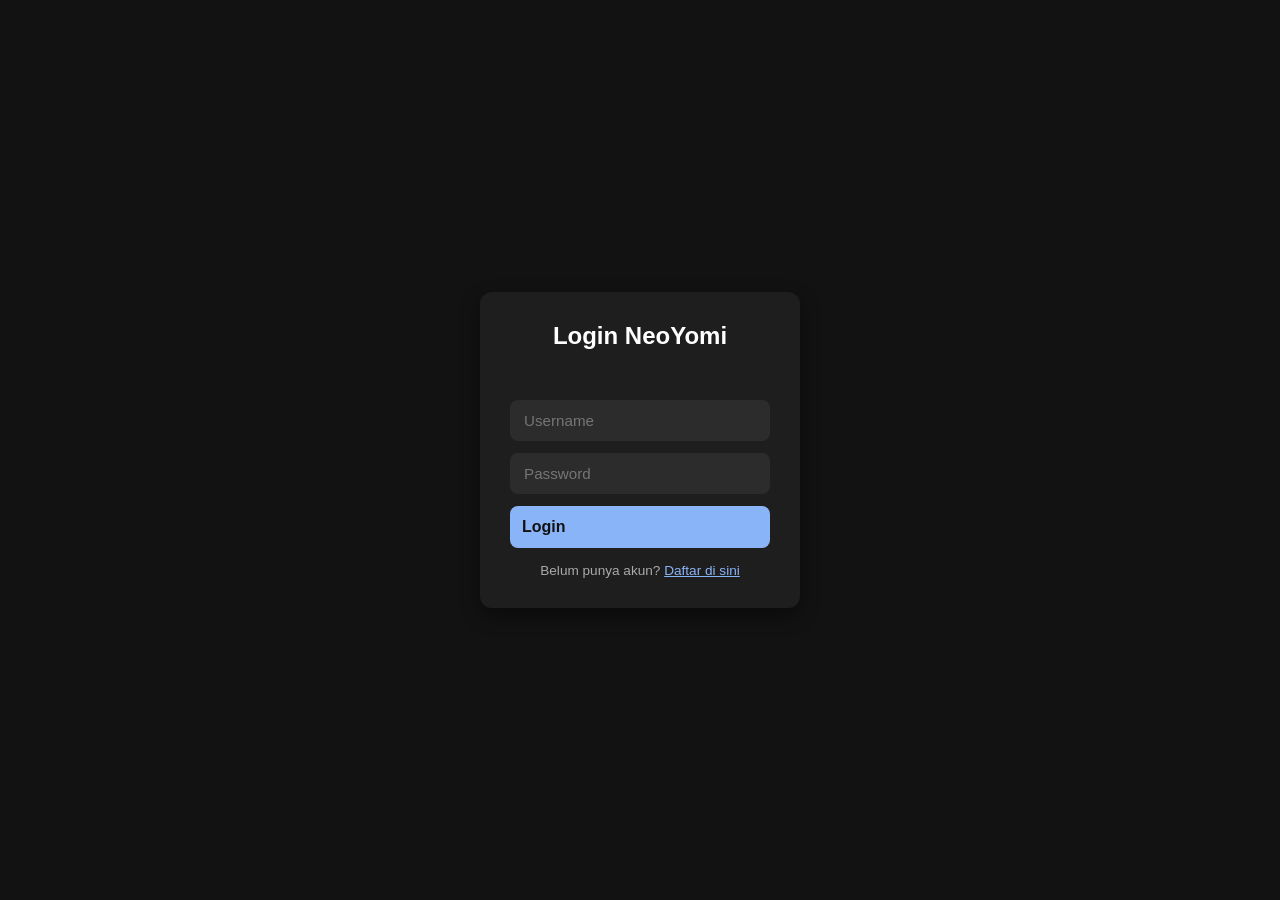
==== src/main/webapp/login.html @ c8b51180 "Add files via upload" ====
<!DOCTYPE html>
<html lang="id">
<head>
    <meta charset="UTF-8">
    <meta name="viewport" content="width=device-width, initial-scale=1.0">
    <title>Login - NeoYomi</title>
    <link rel="stylesheet" href="css/style.css">
    <style>
        .login-wrapper {
            min-height: 100vh;
            display: flex;
            align-items: center;
            justify-content: center;
        }
        .login-box {
            background-color: #1e1e1e;
            border-radius: 12px;
            padding: 30px;
            width: 320px;
            box-shadow: 0 8px 20px rgba(0,0,0,0.4);
        }
        .login-box h2 {
            margin: 0 0 20px 0;
            text-align: center;
        }
        .login-box input {
            width: 100%;
            padding: 12px 14px;
            margin-bottom: 12px;
            border-radius: 8px;
            border: none;
            background-color: #2c2c2c;
            color: white;
            box-sizing: border-box;
            font-size: 0.95em;
        }
        .login-box input:focus {
            outline: 2px solid #8ab4f8;
        }
        .login-box button.submit-btn {
            width: 100%;
            padding: 12px;
            border-radius: 8px;
            background-color: #8ab4f8;
            color: #121212;
            font-weight: bold;
            font-size: 1em;
            border: none;
            cursor: pointer;
        }
        .login-box button.submit-btn:hover {
            background-color: #6f9ee8;
        }
        .toggle-text {
            text-align: center;
            margin-top: 15px;
            font-size: 0.85em;
            color: #aaa;
        }
        .toggle-text a {
            color: #8ab4f8;
            cursor: pointer;
            text-decoration: underline;
        }
        .pesan {
            text-align: center;
            font-size: 0.85em;
            margin-bottom: 12px;
            min-height: 18px;
        }
        .pesan.error { color: #e74c3c; }
        .pesan.success { color: #2ecc71; }
    </style>
</head>
<body>

    <div class="login-wrapper">
        <div class="login-box">
            <h2 id="judul-form">Login NeoYomi</h2>

            <div class="pesan" id="pesan"></div>

            <input type="text" id="input-username" placeholder="Username">
            <input type="password" id="input-password" placeholder="Password">

            <button class="submit-btn" id="btn-submit" onclick="submitForm()">Login</button>

            <div class="toggle-text">
                <span id="toggle-label">Belum punya akun?</span>
                <a onclick="toggleMode()" id="toggle-link">Daftar di sini</a>
            </div>
        </div>
    </div>

    <script>
        let modeRegister = false;

        function toggleMode() {
            modeRegister = !modeRegister;

            document.getElementById('judul-form').innerText   = modeRegister ? 'Daftar Akun Baru' : 'Login NeoYomi';
            document.getElementById('btn-submit').innerText   = modeRegister ? 'Daftar' : 'Login';
            document.getElementById('toggle-label').innerText = modeRegister ? 'Sudah punya akun?' : 'Belum punya akun?';
            document.getElementById('toggle-link').innerText  = modeRegister ? 'Login di sini' : 'Daftar di sini';
            tampilkanPesan('', '');
        }

        function tampilkanPesan(teks, tipe) {
            const el = document.getElementById('pesan');
            el.innerText = teks;
            el.className = 'pesan ' + tipe;
        }

        function submitForm() {
            const username = document.getElementById('input-username').value.trim();
            const password = document.getElementById('input-password').value;

            if (!username || !password) {
                tampilkanPesan('Username dan password wajib diisi', 'error');
                return;
            }

            const formData = new URLSearchParams();
            formData.append('action', modeRegister ? 'register' : 'login');
            formData.append('username', username);
            formData.append('password', password);

            fetch('api/login', { method: 'POST', body: formData })
                .then(r => r.json())
                .then(data => {
                    if (data.status === 'success') {
                        if (modeRegister) {
                            tampilkanPesan('Akun berhasil dibuat! Silakan login.', 'success');
                            toggleMode();
                        } else {
                            // Login berhasil -> kembali ke halaman utama
                            window.location.href = 'index.html';
                        }
                    } else {
                        tampilkanPesan(data.message || 'Terjadi kesalahan', 'error');
                    }
                })
                .catch(() => tampilkanPesan('Gagal terhubung ke server', 'error'));
        }

        document.getElementById('input-password').addEventListener('keypress', e => {
            if (e.key === 'Enter') submitForm();
        });

        // Kalau sudah login, langsung lempar ke index.html
        fetch('api/login')
            .then(r => r.json())
            .then(data => {
                if (data.loggedIn) window.location.href = 'index.html';
            })
            .catch(() => {});
    </script>
</body>
</html>
---- src/main/webapp/css/style.css ----
/* ============================================================
   NEOYOMI — DARK THEME
   ============================================================ */
*, *::before, *::after { box-sizing: border-box; }

body {
    font-family: 'Segoe UI', Tahoma, sans-serif;
    background-color: #121212;
    color: #ffffff;
    margin: 0; padding: 0;
}

/* HEADER */
.header {
    background-color: #1e1e1e;
    padding: 15px 20px;
    display: flex; align-items: center;
    box-shadow: 0 4px 6px rgba(0,0,0,0.4);
    position: sticky; top: 0; z-index: 100;
}
.header h1 { margin: 0; font-size: 1.5em; flex-grow: 1; transition: color 0.2s; }

/* MENU UTAMA */
.controls {
    padding: 15px 20px 10px 20px;
    display: flex; gap: 10px; flex-wrap: wrap;
}
button {
    padding: 8px 16px; border: none; border-radius: 20px;
    background-color: #2c2c2c; color: #e0e0e0;
    cursor: pointer; font-weight: bold;
    display: flex; align-items: center; gap: 5px;
    transition: background 0.15s;
}
button:hover  { background-color: #3d3d3d; }
button.active { background-color: #8ab4f8; color: #121212; }

/* SEARCH */
.search-container { padding: 0 20px 10px 20px; display: flex; gap: 10px; }
.search-input {
    flex-grow: 1; padding: 12px 20px; border-radius: 25px;
    border: none; background-color: #1e1e1e; color: white;
    font-size: 0.95em; box-shadow: inset 0 2px 4px rgba(0,0,0,0.5);
}
.search-input:focus { outline: 2px solid #8ab4f8; }

/* ============================================================
   FILTER SECTION (tipe & genre chips)
   ============================================================ */
.filter-section {
    padding: 8px 20px 6px 20px;
    border-bottom: 1px solid #1e1e1e;
}
.filter-label {
    font-size: 0.72em;
    font-weight: bold;
    color: #888;
    text-transform: uppercase;
    letter-spacing: 0.08em;
    margin-bottom: 8px;
}
.filter-chips {
    display: flex;
    flex-wrap: wrap;
    gap: 6px;
}

/* CHIP — tombol filter */
.chip {
    padding: 5px 13px;
    border-radius: 16px;
    font-size: 0.80em;
    font-weight: 600;
    background-color: #1e1e1e;
    color: #cccccc;
    border: 1px solid #333;
    cursor: pointer;
    transition: background 0.15s, color 0.15s, border-color 0.15s;
    white-space: nowrap;
}
.chip:hover  { background-color: #2c2c2c; border-color: #555; }
.chip.active { background-color: #8ab4f8; color: #121212; border-color: #8ab4f8; }

/* ============================================================
   GRID KARTU
   ============================================================ */
.grid-container {
    display: grid;
    grid-template-columns: repeat(auto-fill, minmax(140px, 1fr));
    gap: 12px;
    padding: 20px;
}

.card {
    background-color: #2c2c2c;
    border-radius: 8px;
    overflow: hidden;
    position: relative;
    cursor: pointer;
    transition: transform 0.2s;
    aspect-ratio: 2 / 3;
    background-size: cover;
    background-position: center;
}
.card:hover { transform: scale(1.05); }

.card-overlay {
    position: absolute; bottom: 0; left: 0; right: 0;
    background: linear-gradient(to top, rgba(0,0,0,0.92) 0%, rgba(0,0,0,0) 100%);
    padding: 28px 10px 10px 10px;
    display: flex; flex-direction: column; justify-content: flex-end;
}

.judul     { font-size: 0.88em; font-weight: bold; text-shadow: 1px 1px 3px black; }
.badge     { font-size: 0.68em; color: #aaaaaa; margin-top: 3px; }
.genre-mini { font-size: 0.65em; color: #8ab4f8; margin-top: 2px; }

/* Badge tipe di pojok kartu ekstensi */
.type-badge {
    position: absolute; top: 8px; left: 8px;
    font-size: 0.65em; font-weight: bold;
    padding: 3px 8px; border-radius: 10px;
    color: #fff; text-shadow: none;
}

/* ============================================================
   HALAMAN DETAIL MANGA
   ============================================================ */
.detail-container { padding: 20px; display: flex; gap: 20px; flex-wrap: wrap; }

.detail-cover {
    width: 200px; flex-shrink: 0;
    aspect-ratio: 2/3;
    background-size: contain;
    background-repeat: no-repeat;
    background-position: top center;
    border-radius: 8px;
}
.detail-info { flex: 1; min-width: 280px; }
.detail-info h2 { margin: 0 0 6px 0; font-size: 1.3em; }

.synopsis-box {
    background: #1e1e1e;
    border-left: 3px solid #8ab4f8;
    border-radius: 0 6px 6px 0;
    padding: 12px 16px;
    margin: 10px 0 16px 0;
    color: #cccccc;
    line-height: 1.65;
    font-size: 0.88em;
    max-height: 140px;
    overflow-y: auto;
}

/* Filter bahasa chapter */
.lang-filter {
    display: flex; align-items: center; gap: 8px;
    margin-bottom: 12px; flex-wrap: wrap;
}
.lang-btn {
    padding: 5px 14px; border-radius: 16px;
    font-size: 0.78em; font-weight: bold;
    background-color: #2c2c2c; color: #cccccc;
    border: 1px solid #3d3d3d; cursor: pointer;
    transition: background 0.15s, color 0.15s;
}
.lang-btn:hover  { background-color: #3d3d3d; }
.lang-btn.active { background-color: #8ab4f8; color: #121212; border-color: #8ab4f8; }

/* Badge bahasa di item chapter */
.lang-badge {
    display: inline-block; font-size: 0.65em;
    padding: 1px 5px; border-radius: 4px;
    font-weight: bold; vertical-align: middle; margin-left: 4px;
}
.lang-id { background-color: #cc2a2a; color: #fff; }
.lang-en { background-color: #1a6bb5; color: #fff; }

/* ============================================================
   CHAPTER LIST
   ============================================================ */
.chapter-list {
    background: #1e1e1e; border-radius: 8px;
    padding: 6px; max-height: 450px; overflow-y: auto;
}
.chapter-item {
    padding: 11px 12px; border-bottom: 1px solid #2c2c2c;
    cursor: pointer; transition: background 0.1s;
    display: flex; justify-content: space-between; align-items: center;
}
.chapter-item:hover  { background: #2c2c2c; }
.chapter-item:last-child { border-bottom: none; }

.chapter-num   { font-weight: bold; color: #ffffff; font-size: 0.88em; }
.chapter-title { color: #999; font-size: 0.80em; margin-top: 2px; font-style: italic; }

/* ============================================================
   RUANG BACA
   ============================================================ */
.reader-container {
    display: flex; flex-direction: column;
    align-items: center; background: #000; padding: 20px 0;
}
.reader-page {
    width: 100%; max-width: 700px;
    margin-bottom: 4px; display: block;
}

/* ======================================
   TOMBOL TAMBAH KE LIBRARY
   ====================================== */
.btn-library-detail {
    display: block;
    width: 100%;
    padding: 10px 16px;
    margin-bottom: 14px;
    background: linear-gradient(135deg, #8ab4f8, #5c8fd6);
    color: #121212;
    border: none;
    border-radius: 8px;
    font-size: 0.95em;
    font-weight: bold;
    cursor: pointer;
    transition: opacity 0.2s, transform 0.1s;
    text-align: center;
}
.btn-library-detail:hover   { opacity: 0.9; transform: translateY(-1px); }
.btn-library-detail:active  { transform: translateY(0); }
.btn-library-detail:disabled {
    cursor: default;
    transform: none;
    opacity: 0.85;
}

.btn-downloaded-detail {
    display: block;
    width: 100%;
    padding: 10px 16px;
    margin-bottom: 10px;
    background: linear-gradient(135deg, #f39c12, #e67e22);
    color: #fff;
    border: none;
    border-radius: 8px;
    font-size: 0.95em;
    font-weight: bold;
    cursor: pointer;
    transition: opacity 0.2s, transform 0.1s;
}
.btn-downloaded-detail:hover   { opacity: 0.9; transform: translateY(-1px); }
.btn-downloaded-detail:disabled { cursor: default; transform: none; opacity: 0.85; }
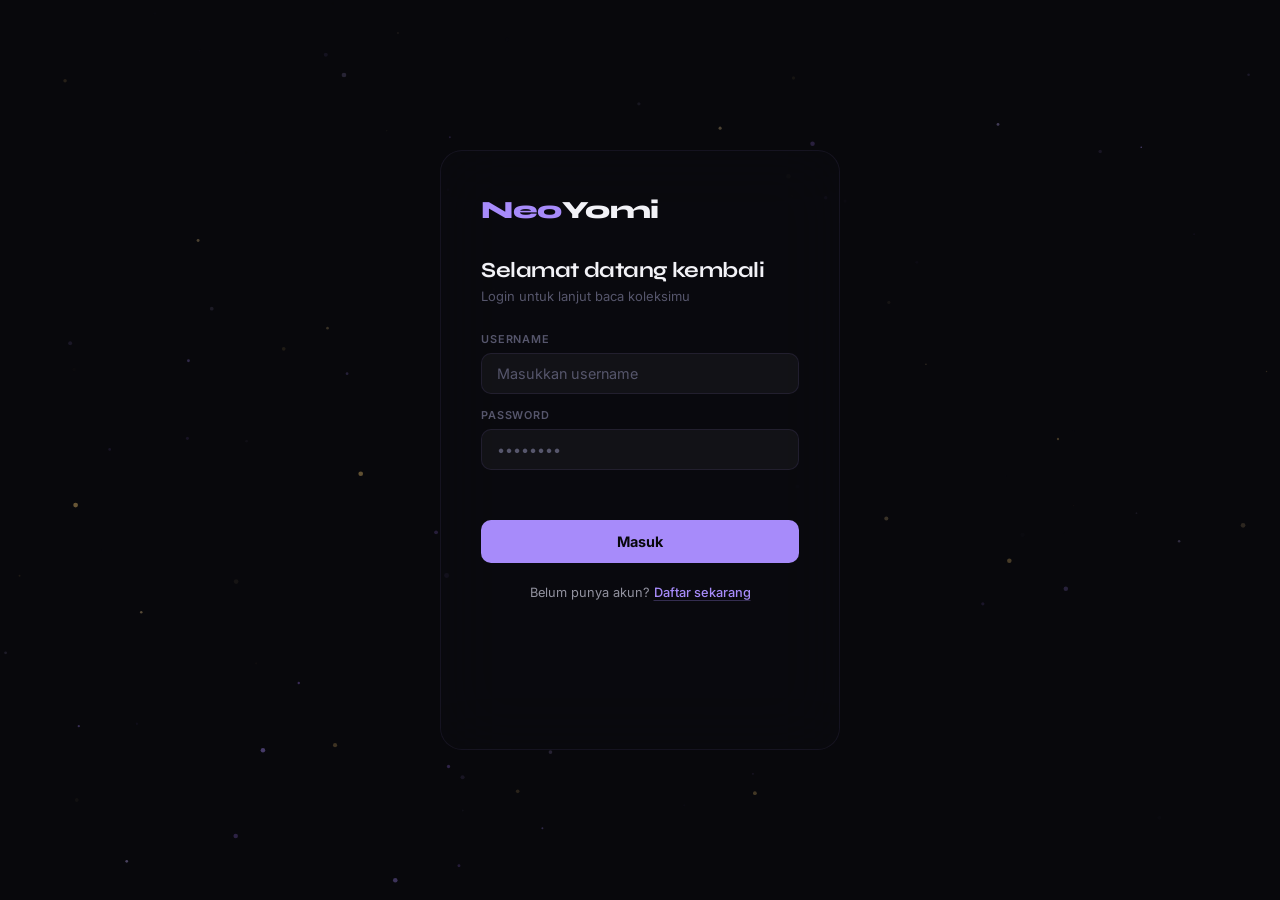
==== commit 68ddcf00: "" ====
--- a/src/main/webapp/login.html
+++ b/src/main/webapp/login.html
@@ -3,157 +3,445 @@
 <head>
     <meta charset="UTF-8">
     <meta name="viewport" content="width=device-width, initial-scale=1.0">
-    <title>Login - NeoYomi</title>
+    <title>Login — NeoYomi</title>
+    <link rel="preconnect" href="https://fonts.googleapis.com">
+    <link rel="preconnect" href="https://fonts.gstatic.com" crossorigin>
+    <link href="https://fonts.googleapis.com/css2?family=Syne:wght@700;800&family=Inter:wght@400;500;600&display=swap" rel="stylesheet">
     <link rel="stylesheet" href="css/style.css">
     <style>
-        .login-wrapper {
+        :root {
+            --bg-deep:       #08080c;
+            --accent:        #a78bfa;
+            --accent-dim:    #7c5cbf;
+            --accent-bright: #c4b1ff;
+            --accent-2:      #f5c873;
+            --text-1:        #f2f2f7;
+            --text-2:        #92929f;
+            --text-3:        #56566c;
+            --red:           #e05a5a;
+            --ease:          cubic-bezier(0.22, 1, 0.36, 1);
+        }
+
+        *, *::before, *::after { box-sizing: border-box; margin: 0; padding: 0; }
+
+        body {
+            font-family: 'Inter', 'Segoe UI', sans-serif;
+            background: var(--bg-deep);
+            color: var(--text-1);
+            min-height: 100vh;
+            overflow: hidden;
+            -webkit-font-smoothing: antialiased;
+        }
+
+        /* ══ CANVAS ══ */
+        #wave-canvas {
+            position: fixed;
+            inset: 0;
+            width: 100%; height: 100%;
+            pointer-events: none;
+            z-index: 0;
+        }
+
+        /* ══ SCENE ══ */
+        .scene {
+            position: relative;
+            z-index: 2;
             min-height: 100vh;
             display: flex;
             align-items: center;
             justify-content: center;
-        }
-        .login-box {
-            background-color: #1e1e1e;
-            border-radius: 12px;
-            padding: 30px;
-            width: 320px;
-            box-shadow: 0 8px 20px rgba(0,0,0,0.4);
-        }
-        .login-box h2 {
-            margin: 0 0 20px 0;
-            text-align: center;
-        }
-        .login-box input {
+            padding: 24px;
+        }
+
+        /* ══ CARD — menyatu, tanpa sekat keras ══ */
+        .card {
             width: 100%;
-            padding: 12px 14px;
-            margin-bottom: 12px;
-            border-radius: 8px;
-            border: none;
-            background-color: #2c2c2c;
-            color: white;
-            box-sizing: border-box;
-            font-size: 0.95em;
-        }
-        .login-box input:focus {
-            outline: 2px solid #8ab4f8;
-        }
-        .login-box button.submit-btn {
+            max-width: 400px;
+            /* background sangat transparan, border nyaris tak terlihat */
+            background: rgba(12,12,18,0.55);
+            backdrop-filter: blur(32px);
+            -webkit-backdrop-filter: blur(32px);
+            border: 1px solid rgba(167,139,250,0.08);
+            border-radius: 22px;
+            padding: 44px 40px 40px;
+            animation: cardIn 0.8s var(--ease) both;
+        }
+
+        @keyframes cardIn {
+            from { opacity: 0; transform: translateY(32px) scale(0.96); }
+            to   { opacity: 1; transform: translateY(0)    scale(1); }
+        }
+
+        /* ══ LOGO ══ */
+        .logo-mark {
+            font-family: 'Syne', sans-serif;
+            font-weight: 800;
+            font-size: 1.55rem;
+            letter-spacing: -0.02em;
+            user-select: none;
+            margin-bottom: 32px;
+            display: block;
+            animation: fadeUp 0.6s 0.15s var(--ease) both;
+        }
+        .logo-neo  { color: var(--accent); }
+        .logo-yomi { color: var(--text-1); }
+
+        /* ══ FORM TITLE ══ */
+        .form-title {
+            font-family: 'Syne', sans-serif;
+            font-size: 1.35rem;
+            font-weight: 700;
+            letter-spacing: -0.02em;
+            color: var(--text-1);
+            margin-bottom: 5px;
+            transition: opacity 0.2s, transform 0.25s var(--ease);
+            animation: fadeUp 0.6s 0.25s var(--ease) both;
+        }
+        .form-desc {
+            font-size: 0.81rem;
+            color: var(--text-3);
+            margin-bottom: 28px;
+            transition: opacity 0.2s, transform 0.25s var(--ease);
+            animation: fadeUp 0.6s 0.3s var(--ease) both;
+        }
+
+        /* ══ FIELDS ══ */
+        .field-wrap {
+            margin-bottom: 14px;
+            animation: fadeUp 0.55s var(--ease) both;
+        }
+        .field-wrap:nth-child(1) { animation-delay: 0.38s; }
+        .field-wrap:nth-child(2) { animation-delay: 0.46s; }
+
+        .field-label {
+            display: block;
+            font-size: 0.68rem;
+            font-weight: 600;
+            letter-spacing: 0.08em;
+            text-transform: uppercase;
+            color: var(--text-3);
+            margin-bottom: 7px;
+            transition: color 0.18s;
+        }
+        .field-wrap:focus-within .field-label { color: var(--accent); }
+
+        .field-input {
             width: 100%;
-            padding: 12px;
-            border-radius: 8px;
-            background-color: #8ab4f8;
-            color: #121212;
-            font-weight: bold;
-            font-size: 1em;
+            padding: 11px 15px;
+            /* input juga ringan, menyatu */
+            background: rgba(255,255,255,0.04);
+            border: 1px solid rgba(167,139,250,0.1);
+            border-radius: 10px;
+            color: var(--text-1);
+            font-family: 'Inter', sans-serif;
+            font-size: 0.9rem;
+            appearance: none;
+            transition: border-color 0.18s, background 0.18s, box-shadow 0.18s;
+        }
+        .field-input::placeholder { color: var(--text-3); }
+        .field-input:focus {
+            outline: none;
+            border-color: rgba(167,139,250,0.4);
+            background: rgba(167,139,250,0.04);
+            box-shadow: 0 0 0 3px rgba(167,139,250,0.06);
+        }
+
+        /* ══ PESAN ══ */
+        .pesan {
+            font-size: 0.78rem;
+            height: 18px;
+            margin: 8px 0 2px;
+            display: flex;
+            align-items: center;
+            gap: 7px;
+            opacity: 0;
+            transform: translateY(-3px);
+            transition: opacity 0.22s, transform 0.22s var(--ease);
+        }
+        .pesan.show { opacity: 1; transform: translateY(0); }
+        .pesan.error   { color: var(--red); }
+        .pesan.success { color: #4ade80; }
+        .pesan.error::before, .pesan.success::before {
+            content: '';
+            width: 5px; height: 5px;
+            border-radius: 50%; flex-shrink: 0;
+        }
+        .pesan.error::before   { background: var(--red); }
+        .pesan.success::before { background: #4ade80; }
+
+        /* ══ BUTTON ══ */
+        .btn-submit {
+            width: 100%;
+            padding: 13px;
+            margin-top: 16px;
+            margin-bottom: 22px;
+            border-radius: 10px;
+            background: var(--accent);
+            color: #08080c;
+            font-family: 'Inter', sans-serif;
+            font-weight: 700;
+            font-size: 0.9rem;
+            letter-spacing: 0.01em;
             border: none;
             cursor: pointer;
-        }
-        .login-box button.submit-btn:hover {
-            background-color: #6f9ee8;
-        }
-        .toggle-text {
+            position: relative;
+            overflow: hidden;
+            transition: background 0.15s, transform 0.12s var(--ease), box-shadow 0.15s;
+            animation: fadeUp 0.55s 0.54s var(--ease) both;
+        }
+        .btn-submit::before {
+            content: '';
+            position: absolute; inset: 0;
+            background: linear-gradient(110deg, transparent 25%, rgba(255,255,255,0.18) 50%, transparent 75%);
+            transform: translateX(-100%);
+        }
+        .btn-submit:hover {
+            background: var(--accent-bright);
+            transform: translateY(-1px);
+            box-shadow: 0 8px 28px rgba(167,139,250,0.25);
+        }
+        .btn-submit:hover::before {
+            transform: translateX(100%);
+            transition: transform 0.5s ease;
+        }
+        .btn-submit:active  { transform: none; box-shadow: none; }
+        .btn-submit:disabled { opacity: 0.4; cursor: not-allowed; transform: none; box-shadow: none; }
+
+        /* ══ TOGGLE ══ */
+        .toggle-row {
             text-align: center;
-            margin-top: 15px;
-            font-size: 0.85em;
-            color: #aaa;
-        }
-        .toggle-text a {
-            color: #8ab4f8;
-            cursor: pointer;
+            font-size: 0.8rem;
+            color: var(--text-2);
+            animation: fadeIn 0.5s 0.62s both;
+        }
+        .toggle-btn {
+            background: none; border: none;
+            color: var(--accent);
+            font-family: 'Inter', sans-serif;
+            font-size: inherit; font-weight: 500;
+            cursor: pointer; padding: 0;
             text-decoration: underline;
-        }
-        .pesan {
-            text-align: center;
-            font-size: 0.85em;
-            margin-bottom: 12px;
-            min-height: 18px;
-        }
-        .pesan.error { color: #e74c3c; }
-        .pesan.success { color: #2ecc71; }
+            text-underline-offset: 3px;
+            text-decoration-color: rgba(167,139,250,0.28);
+            transition: color 0.15s, text-decoration-color 0.15s;
+        }
+        .toggle-btn:hover { color: var(--accent-bright); text-decoration-color: var(--accent-bright); }
+
+        /* ══ KEYFRAMES ══ */
+        @keyframes fadeUp {
+            from { opacity: 0; transform: translateY(14px); }
+            to   { opacity: 1; transform: translateY(0); }
+        }
+        @keyframes fadeIn {
+            from { opacity: 0; }
+            to   { opacity: 1; }
+        }
+
+        @media (max-width: 480px) {
+            body { overflow: auto; }
+            .card { padding: 36px 24px 32px; }
+        }
+        @media (prefers-reduced-motion: reduce) {
+            *, *::before, *::after { animation: none !important; transition-duration: 0.01ms !important; }
+        }
     </style>
 </head>
 <body>
 
-    <div class="login-wrapper">
-        <div class="login-box">
-            <h2 id="judul-form">Login NeoYomi</h2>
-
-            <div class="pesan" id="pesan"></div>
-
-            <input type="text" id="input-username" placeholder="Username">
-            <input type="password" id="input-password" placeholder="Password">
-
-            <button class="submit-btn" id="btn-submit" onclick="submitForm()">Login</button>
-
-            <div class="toggle-text">
-                <span id="toggle-label">Belum punya akun?</span>
-                <a onclick="toggleMode()" id="toggle-link">Daftar di sini</a>
-            </div>
+<canvas id="wave-canvas"></canvas>
+
+<div class="scene">
+    <div class="card">
+
+        <span class="logo-mark">
+            <span class="logo-neo">Neo</span><span class="logo-yomi">Yomi</span>
+        </span>
+
+        <div class="form-title" id="judul-form">Selamat datang kembali</div>
+        <div class="form-desc"  id="form-desc">Login untuk lanjut baca koleksimu</div>
+
+        <div class="field-wrap">
+            <label class="field-label" for="input-username">Username</label>
+            <input class="field-input" type="text" id="input-username" placeholder="Masukkan username" autocomplete="username">
         </div>
+        <div class="field-wrap">
+            <label class="field-label" for="input-password">Password</label>
+            <input class="field-input" type="password" id="input-password" placeholder="••••••••" autocomplete="current-password">
+        </div>
+
+        <div class="pesan" id="pesan"></div>
+
+        <button class="btn-submit" id="btn-submit" onclick="submitForm()">Masuk</button>
+
+        <div class="toggle-row">
+            <span id="toggle-label">Belum punya akun?</span>
+            <button class="toggle-btn" id="toggle-link" onclick="toggleMode()"> Daftar sekarang</button>
+        </div>
+
     </div>
-
-    <script>
-        let modeRegister = false;
-
-        function toggleMode() {
-            modeRegister = !modeRegister;
-
-            document.getElementById('judul-form').innerText   = modeRegister ? 'Daftar Akun Baru' : 'Login NeoYomi';
-            document.getElementById('btn-submit').innerText   = modeRegister ? 'Daftar' : 'Login';
-            document.getElementById('toggle-label').innerText = modeRegister ? 'Sudah punya akun?' : 'Belum punya akun?';
-            document.getElementById('toggle-link').innerText  = modeRegister ? 'Login di sini' : 'Daftar di sini';
-            tampilkanPesan('', '');
-        }
-
-        function tampilkanPesan(teks, tipe) {
-            const el = document.getElementById('pesan');
-            el.innerText = teks;
-            el.className = 'pesan ' + tipe;
-        }
-
-        function submitForm() {
-            const username = document.getElementById('input-username').value.trim();
-            const password = document.getElementById('input-password').value;
-
-            if (!username || !password) {
-                tampilkanPesan('Username dan password wajib diisi', 'error');
-                return;
+</div>
+
+<script>
+/* ══════════════════════════════════════
+   WAVE PARTICLES
+   Partikel terbang bebas ke atas,
+   berayun seperti ombak — tanpa kolom,
+   posisi awal & parameter semua random.
+══════════════════════════════════════ */
+(function () {
+    const canvas = document.getElementById('wave-canvas');
+    const ctx    = canvas.getContext('2d');
+
+    let W, H, ptcls = [];
+
+    const COLORS = [
+        [167, 139, 250],  // ungu
+        [196, 177, 255],  // ungu muda
+        [124,  92, 191],  // ungu dim
+        [245, 200, 115],  // kuning
+        [255, 218, 150],  // kuning muda
+    ];
+
+    function rand(a, b) { return Math.random() * (b - a) + a; }
+    function pick(arr)  { return arr[Math.floor(Math.random() * arr.length)]; }
+
+    function makeParticle() {
+        const [r, g, b] = pick(COLORS);
+        return {
+            x:       rand(0, W),
+            y:       rand(0, H),          // mulai di mana aja
+            vy:      rand(0.25, 0.9),     // kecepatan naik berbeda-beda
+            r:       rand(0.7, 2.5),
+            alpha:   rand(0.1, 0.45),
+            /* Ombak: tiap partikel punya amplitudo & frekuensi sendiri */
+            wAmp:    rand(8, 35),
+            wFreq:   rand(0.0006, 0.002),
+            wPhase:  rand(0, Math.PI * 2),
+            /* Drift halus naik-turun tambahan */
+            dAmp:    rand(2, 10),
+            dFreq:   rand(0.0003, 0.001),
+            dPhase:  rand(0, Math.PI * 2),
+            /* Twinkle opacity */
+            tPhase:  rand(0, Math.PI * 2),
+            tSpd:    rand(0.01, 0.028),
+            cr: r, cg: g, cb: b,
+        };
+    }
+
+    function resize() {
+        W = canvas.width  = window.innerWidth;
+        H = canvas.height = window.innerHeight;
+        // rebuild saat resize
+        const count = Math.floor((W * H) / 9000);
+        ptcls = Array.from({ length: Math.min(count, 200) }, makeParticle);
+    }
+
+    function tick(ts) {
+        ctx.clearRect(0, 0, W, H);
+
+        for (const p of ptcls) {
+            // naik
+            p.y -= p.vy;
+
+            // ombak horizontal — amplitudo & frekuensi bebas per partikel
+            const wx = Math.sin(ts * p.wFreq + p.wPhase) * p.wAmp;
+
+            // drift vertikal tambahan (nafas)
+            const dy = Math.sin(ts * p.dFreq + p.dPhase) * p.dAmp;
+
+            // twinkle
+            p.tPhase += p.tSpd;
+            const a = p.alpha * (0.5 + 0.5 * Math.sin(p.tPhase));
+
+            // fade top 15% layar
+            const fadeTop = Math.max(0, Math.min(1, p.y / (H * 0.15)));
+
+            ctx.beginPath();
+            ctx.arc(p.x + wx, p.y + dy, p.r, 0, Math.PI * 2);
+            ctx.fillStyle = `rgba(${p.cr},${p.cg},${p.cb},${(a * fadeTop).toFixed(3)})`;
+            ctx.fill();
+
+            // reset kalau udah lewat atas
+            if (p.y < -10) {
+                p.y     = H + rand(10, 80);
+                p.x     = rand(0, W);
+                p.alpha = rand(0.1, 0.45);
             }
-
-            const formData = new URLSearchParams();
-            formData.append('action', modeRegister ? 'register' : 'login');
-            formData.append('username', username);
-            formData.append('password', password);
-
-            fetch('api/login', { method: 'POST', body: formData })
-                .then(r => r.json())
-                .then(data => {
-                    if (data.status === 'success') {
-                        if (modeRegister) {
-                            tampilkanPesan('Akun berhasil dibuat! Silakan login.', 'success');
-                            toggleMode();
-                        } else {
-                            // Login berhasil -> kembali ke halaman utama
-                            window.location.href = 'index.html';
-                        }
-                    } else {
-                        tampilkanPesan(data.message || 'Terjadi kesalahan', 'error');
-                    }
-                })
-                .catch(() => tampilkanPesan('Gagal terhubung ke server', 'error'));
-        }
-
-        document.getElementById('input-password').addEventListener('keypress', e => {
-            if (e.key === 'Enter') submitForm();
+        }
+
+        requestAnimationFrame(tick);
+    }
+
+    window.addEventListener('resize', resize);
+    resize();
+    requestAnimationFrame(tick);
+})();
+
+/* ══ Form logic ══ */
+let modeRegister = false;
+
+function toggleMode() {
+    modeRegister = !modeRegister;
+    const title = document.getElementById('judul-form');
+    const desc  = document.getElementById('form-desc');
+    [title, desc].forEach(el => { el.style.opacity = '0'; el.style.transform = 'translateY(8px)'; });
+    setTimeout(() => {
+        title.innerText = modeRegister ? 'Buat akun baru' : 'Selamat datang kembali';
+        desc.innerText  = modeRegister ? 'Daftarkan dirimu dan mulai baca' : 'Login untuk lanjut baca koleksimu';
+        [title, desc].forEach(el => { el.style.opacity = '1'; el.style.transform = 'translateY(0)'; });
+    }, 200);
+    document.getElementById('btn-submit').innerText   = modeRegister ? 'Daftar' : 'Masuk';
+    document.getElementById('toggle-label').innerText = modeRegister ? 'Sudah punya akun?' : 'Belum punya akun?';
+    document.getElementById('toggle-link').innerText  = modeRegister ? ' Login sekarang' : ' Daftar sekarang';
+    document.getElementById('input-password').autocomplete = modeRegister ? 'new-password' : 'current-password';
+    tampilkanPesan('', '');
+    document.getElementById('input-username').focus();
+}
+
+function tampilkanPesan(teks, tipe) {
+    const el = document.getElementById('pesan');
+    el.innerText = teks;
+    el.className = 'pesan' + (tipe ? ' ' + tipe + ' show' : '');
+}
+
+function submitForm() {
+    const username = document.getElementById('input-username').value.trim();
+    const password = document.getElementById('input-password').value;
+    if (!username || !password) { tampilkanPesan('Username dan password wajib diisi', 'error'); return; }
+    const btn = document.getElementById('btn-submit');
+    btn.disabled = true;
+    btn.innerText = modeRegister ? 'Mendaftar...' : 'Masuk...';
+    const fd = new URLSearchParams();
+    fd.append('action', modeRegister ? 'register' : 'login');
+    fd.append('username', username);
+    fd.append('password', password);
+    fetch('api/login', { method: 'POST', body: fd })
+        .then(r => r.json())
+        .then(data => {
+            btn.disabled = false;
+            btn.innerText = modeRegister ? 'Daftar' : 'Masuk';
+            if (data.status === 'success') {
+                if (modeRegister) { tampilkanPesan('Akun berhasil dibuat! Silakan login.', 'success'); toggleMode(); }
+                else window.location.href = 'index.html';
+            } else {
+                tampilkanPesan(data.message || 'Terjadi kesalahan', 'error');
+            }
+        })
+        .catch(() => {
+            btn.disabled = false;
+            btn.innerText = modeRegister ? 'Daftar' : 'Masuk';
+            tampilkanPesan('Gagal terhubung ke server', 'error');
         });
-
-        // Kalau sudah login, langsung lempar ke index.html
-        fetch('api/login')
-            .then(r => r.json())
-            .then(data => {
-                if (data.loggedIn) window.location.href = 'index.html';
-            })
-            .catch(() => {});
-    </script>
+}
+
+document.getElementById('input-password').addEventListener('keydown', e => {
+    if (e.key === 'Enter') submitForm();
+});
+
+fetch('api/login')
+    .then(r => r.json())
+    .then(d => { if (d.loggedIn) window.location.href = 'index.html'; })
+    .catch(() => {});
+</script>
 </body>
 </html>
--- a/src/main/webapp/css/style.css
+++ b/src/main/webapp/css/style.css
@@ -1,250 +1,1009 @@
-/* ============================================================
-   NEOYOMI — DARK THEME
-   ============================================================ */
-*, *::before, *::after { box-sizing: border-box; }
-
-body {
-    font-family: 'Segoe UI', Tahoma, sans-serif;
-    background-color: #121212;
-    color: #ffffff;
-    margin: 0; padding: 0;
-}
-
-/* HEADER */
-.header {
-    background-color: #1e1e1e;
-    padding: 15px 20px;
-    display: flex; align-items: center;
-    box-shadow: 0 4px 6px rgba(0,0,0,0.4);
-    position: sticky; top: 0; z-index: 100;
-}
-.header h1 { margin: 0; font-size: 1.5em; flex-grow: 1; transition: color 0.2s; }
-
-/* MENU UTAMA */
-.controls {
-    padding: 15px 20px 10px 20px;
-    display: flex; gap: 10px; flex-wrap: wrap;
-}
-button {
-    padding: 8px 16px; border: none; border-radius: 20px;
-    background-color: #2c2c2c; color: #e0e0e0;
-    cursor: pointer; font-weight: bold;
-    display: flex; align-items: center; gap: 5px;
-    transition: background 0.15s;
-}
-button:hover  { background-color: #3d3d3d; }
-button.active { background-color: #8ab4f8; color: #121212; }
-
-/* SEARCH */
-.search-container { padding: 0 20px 10px 20px; display: flex; gap: 10px; }
-.search-input {
-    flex-grow: 1; padding: 12px 20px; border-radius: 25px;
-    border: none; background-color: #1e1e1e; color: white;
-    font-size: 0.95em; box-shadow: inset 0 2px 4px rgba(0,0,0,0.5);
-}
-.search-input:focus { outline: 2px solid #8ab4f8; }
-
-/* ============================================================
-   FILTER SECTION (tipe & genre chips)
-   ============================================================ */
-.filter-section {
-    padding: 8px 20px 6px 20px;
-    border-bottom: 1px solid #1e1e1e;
-}
-.filter-label {
-    font-size: 0.72em;
-    font-weight: bold;
-    color: #888;
-    text-transform: uppercase;
-    letter-spacing: 0.08em;
-    margin-bottom: 8px;
-}
-.filter-chips {
-    display: flex;
-    flex-wrap: wrap;
-    gap: 6px;
-}
-
-/* CHIP — tombol filter */
-.chip {
-    padding: 5px 13px;
-    border-radius: 16px;
-    font-size: 0.80em;
-    font-weight: 600;
-    background-color: #1e1e1e;
-    color: #cccccc;
-    border: 1px solid #333;
+/* =====================================================
+   NeoYomi — Dark Cinematic Theme
+   Palette:
+     --bg-deep   : #08080c  (latar terdalam)
+     --bg-base   : #0e0e14  (body)
+     --bg-card   : #16161e  (kartu)
+     --bg-raised : #1d1d28  (surface terangkat)
+     --border    : #2a2a38  (garis)
+     --accent    : #a78bfa  (ungu sinematik — signature)
+     --accent-2  : #f5c873  (kuning lampu proyektor — aksen sekunder, tipis)
+     --accent-glow: rgba(167,139,250,0.15)
+     --text-1    : #f2f2f7  (teks utama)
+     --text-2    : #9292a8  (teks muted)
+     --text-3    : #56566c  (teks sangat muted)
+     --red       : #e05a5a
+     --blue      : #60a5fa
+   Fonts: Syne (display/logo), Inter (body)
+   Signature: "proyektor sinema" — sorotan cahaya miring di hero,
+   dan strip "spine" di tepi kiri card saat hover (kesan buku/komik fisik).
+   ===================================================== */
+
+:root {
+    --bg-deep:     #08080c;
+    --bg-base:     #0e0e14;
+    --bg-card:     #16161e;
+    --bg-raised:   #1d1d28;
+    --border:      rgba(167,139,250,0.12);
+    --border-h:    rgba(167,139,250,0.30);
+    --accent:      #a78bfa;
+    --accent-dim:  #7c5cbf;
+    --accent-bright: #c4b1ff;
+    --accent-glow: rgba(167,139,250,0.15);
+    --accent-2:    #f5c873;
+    --text-1:      #f2f2f7;
+    --text-2:      #92929f;
+    --text-3:      #56566c;
+    --red:         #e05a5a;
+    --blue:        #60a5fa;
+    --radius-sm:   6px;
+    --radius-md:   10px;
+    --radius-lg:   14px;
+    --ease:        cubic-bezier(0.22, 1, 0.36, 1);
+    --navbar-bg:   rgba(8,8,12,0.82);
+    --reader-bg:   #000;
+}
+
+[data-theme="light"] {
+    --bg-deep:     #f0edfb;
+    --bg-base:     #f7f5ff;
+    --bg-card:     #ffffff;
+    --bg-raised:   #ede9f9;
+    --border:      rgba(124,92,191,0.15);
+    --border-h:    rgba(124,92,191,0.35);
+    --accent:      #7c5cbf;
+    --accent-dim:  #a78bfa;
+    --accent-bright: #5b3fa0;
+    --accent-glow: rgba(124,92,191,0.10);
+    --accent-2:    #c89a10;
+    --text-1:      #17112e;
+    --text-2:      #4a4465;
+    --text-3:      #9590aa;
+    --red:         #c0392b;
+    --blue:        #2563eb;
+    --navbar-bg:   rgba(247,245,255,0.88);
+    --reader-bg:   #f0edfb;
+}
+
+[data-theme="light"] body {
+    background-image:
+        radial-gradient(ellipse 900px 500px at 15% -10%, rgba(124,92,191,0.07), transparent 60%),
+        radial-gradient(ellipse 700px 400px at 100% 10%, rgba(200,154,16,0.04), transparent 55%);
+}
+
+[data-theme="light"] .hero::before {
+    background: conic-gradient(from 200deg at 30% 30%, rgba(200,154,16,0.10), rgba(124,92,191,0.14) 35%, transparent 60%);
+}
+
+[data-theme="light"] .card-overlay {
+    background: linear-gradient(
+        to top,
+        rgba(240,237,251,0.96) 0%,
+        rgba(240,237,251,0.50) 48%,
+        rgba(240,237,251,0) 100%
+    );
+}
+
+[data-theme="light"] .card-title { color: #17112e; }
+[data-theme="light"] .card-meta  { color: #9590aa; }
+
+[data-theme="light"] .navbar {
+    background: var(--navbar-bg);
+    border-bottom-color: var(--border);
+}
+
+[data-theme="light"] .reader-wrap { background: var(--reader-bg); }
+
+[data-theme="light"] .reader-toolbar {
+    background: rgba(247,245,255,0.90);
+}
+
+[data-theme="light"] .synopsis-box { border-left-color: var(--accent-dim); }
+
+[data-theme="light"] .hero-panel--2 .hero-panel-glow {
+    background: radial-gradient(circle at 30% 20%, rgba(200,154,16,0.18), transparent 65%);
+}
+
+[data-theme="light"] .hero-panel--1::after,
+[data-theme="light"] .hero-panel--2::after {
+    background: repeating-linear-gradient(135deg, rgba(0,0,0,0.04) 0 2px, transparent 2px 8px);
+}
+
+[data-theme="light"] .badge--manga  { background: rgba(192,57,43,0.10); color: #c0392b; border-color: rgba(192,57,43,0.25); }
+[data-theme="light"] .badge--manga .dot { background: #c0392b; }
+[data-theme="light"] .badge--manhwa { background: rgba(37,99,235,0.10); color: #2563eb; border-color: rgba(37,99,235,0.25); }
+[data-theme="light"] .badge--manhwa .dot { background: #2563eb; }
+[data-theme="light"] .badge--manhua { background: rgba(200,154,16,0.12); color: #a07a00; border-color: rgba(200,154,16,0.30); }
+[data-theme="light"] .badge--manhua .dot { background: #a07a00; }
+[data-theme="light"] .badge--comics { background: rgba(124,92,191,0.12); color: #5b3fa0; border-color: rgba(124,92,191,0.30); }
+[data-theme="light"] .badge--comics .dot { background: #5b3fa0; }
+
+[data-theme="light"] .lang-id { background: rgba(192,57,43,0.12); color: #c0392b; }
+[data-theme="light"] .lang-en { background: rgba(37,99,235,0.12); color: #2563eb; }
+
+[data-theme="light"] .chip-dot--manga  { background: #c0392b; }
+[data-theme="light"] .chip-dot--manhwa { background: #2563eb; }
+[data-theme="light"] .chip-dot--manhua { background: #a07a00; }
+[data-theme="light"] .chip-dot--comics { background: #5b3fa0; }
+
+[data-theme="light"] .admin-table { background: var(--bg-card); }
+[data-theme="light"] .btn-danger {
+    background: rgba(192,57,43,0.08);
+    border-color: rgba(192,57,43,0.25);
+}
+[data-theme="light"] .btn-danger:hover { background: rgba(192,57,43,0.18); }
+
+/* ===== THEME TOGGLE BUTTON ===== */
+.btn-theme {
+    display: inline-flex;
+    align-items: center;
+    justify-content: center;
+    width: 32px;
+    height: 32px;
+    border-radius: 8px;
+    border: 1px solid var(--border);
+    background: transparent;
+    color: var(--text-2);
     cursor: pointer;
     transition: background 0.15s, color 0.15s, border-color 0.15s;
+    flex-shrink: 0;
+}
+.btn-theme:hover {
+    background: var(--bg-raised);
+    color: var(--accent);
+    border-color: var(--border-h);
+}
+.btn-theme svg { display: block; }
+
+*, *::before, *::after { box-sizing: border-box; margin: 0; padding: 0; }
+
+@media (prefers-reduced-motion: reduce) {
+    *, *::before, *::after {
+        animation-duration: 0.01ms !important;
+        animation-iteration-count: 1 !important;
+        transition-duration: 0.01ms !important;
+        scroll-behavior: auto !important;
+    }
+}
+
+html { scroll-behavior: smooth; }
+
+body {
+    font-family: 'Inter', 'Segoe UI', sans-serif;
+    background-color: var(--bg-base);
+    color: var(--text-1);
+    min-height: 100vh;
+    -webkit-font-smoothing: antialiased;
+    background-image:
+        radial-gradient(ellipse 900px 500px at 15% -10%, rgba(167,139,250,0.06), transparent 60%),
+        radial-gradient(ellipse 700px 400px at 100% 10%, rgba(245,200,115,0.035), transparent 55%);
+    background-attachment: fixed;
+    transition: background-color 0.25s, color 0.25s;
+}
+
+:focus-visible {
+    outline: 2px solid var(--accent);
+    outline-offset: 2px;
+    border-radius: 4px;
+}
+
+/* ===== NAVBAR ===== */
+.navbar {
+    position: sticky;
+    top: 0;
+    z-index: 100;
+    background: var(--navbar-bg);
+    border-bottom: 1px solid var(--border);
+    backdrop-filter: blur(14px);
+    -webkit-backdrop-filter: blur(14px);
+    transition: background 0.25s, border-color 0.25s;
+}
+.navbar-inner {
+    max-width: 1800px;
+    margin: 0 auto;
+    padding: 0 24px;
+    height: 60px;
+    display: flex;
+    align-items: center;
+    gap: 24px;
+}
+
+/* Logo */
+.logo {
+    font-family: 'Syne', sans-serif;
+    font-weight: 800;
+    font-size: 1.4rem;
+    letter-spacing: -0.01em;
+    cursor: default;
+    user-select: none;
+    flex-shrink: 0;
+    display: inline-flex;
+    align-items: center;
+}
+.logo-neo  { color: var(--accent); }
+.logo-yomi { color: var(--text-1); }
+.back-arrow {
+    color: var(--text-3);
+    margin-right: 6px;
+    font-weight: 400;
+    display: inline-flex;
+    transition: transform 0.18s var(--ease);
+}
+.logo:hover .back-arrow { transform: translateX(-3px); color: var(--accent); }
+
+/* Nav tabs */
+.nav-tabs {
+    display: flex;
+    align-items: center;
+    gap: 2px;
+    flex: 1;
+}
+.nav-tab {
+    display: inline-flex;
+    align-items: center;
+    gap: 6px;
+    padding: 6px 14px;
+    border: none;
+    border-radius: 8px;
+    background: transparent;
+    color: var(--text-2);
+    font-size: 0.84rem;
+    font-weight: 500;
+    font-family: 'Inter', sans-serif;
+    cursor: pointer;
+    transition: background 0.15s, color 0.15s;
     white-space: nowrap;
-}
-.chip:hover  { background-color: #2c2c2c; border-color: #555; }
-.chip.active { background-color: #8ab4f8; color: #121212; border-color: #8ab4f8; }
-
-/* ============================================================
-   GRID KARTU
-   ============================================================ */
-.grid-container {
+    position: relative;
+}
+.nav-tab svg { flex-shrink: 0; transition: transform 0.15s var(--ease); }
+.nav-tab:hover { background: var(--bg-raised); color: var(--text-1); }
+.nav-tab:hover svg { transform: translateY(-1px); }
+.nav-tab.active {
+    background: var(--accent-glow);
+    color: var(--accent);
+}
+.nav-tab.active::after {
+    content: '';
+    position: absolute;
+    left: 14px;
+    right: 14px;
+    bottom: -1px;
+    height: 2px;
+    border-radius: 2px;
+    background: var(--accent);
+}
+.nav-tab--danger { color: var(--red); }
+.nav-tab--danger:hover { background: rgba(224,90,90,0.1); color: var(--red); }
+.nav-tab--danger.active::after { background: var(--red); }
+
+/* Akun area */
+.area-akun {
+    display: flex;
+    align-items: center;
+    gap: 8px;
+    flex-shrink: 0;
+}
+.user-chip {
+    display: inline-flex;
+    align-items: center;
+    gap: 8px;
+    background: var(--bg-raised);
+    border: 1px solid var(--border);
+    border-radius: 20px;
+    padding: 4px 12px 4px 4px;
+    font-size: 0.82rem;
+    color: var(--text-1);
+}
+.user-avatar {
+    width: 26px;
+    height: 26px;
+    border-radius: 50%;
+    background: var(--accent-glow);
+    border: 1px solid var(--accent-dim);
+    display: flex;
+    align-items: center;
+    justify-content: center;
+    font-size: 0.7rem;
+    font-weight: 700;
+    color: var(--accent);
+    flex-shrink: 0;
+}
+.admin-tag {
+    background: rgba(224,90,90,0.15);
+    color: var(--red);
+    font-size: 0.65rem;
+    padding: 2px 6px;
+    border-radius: 4px;
+    font-weight: 600;
+}
+.btn-primary {
+    display: inline-flex;
+    align-items: center;
+    padding: 7px 16px;
+    border-radius: 8px;
+    background: var(--accent);
+    color: #0a0a0f;
+    font-size: 0.82rem;
+    font-weight: 600;
+    text-decoration: none;
+    transition: opacity 0.15s;
+}
+.btn-primary:hover { opacity: 0.88; }
+.btn-ghost {
+    padding: 6px 12px;
+    border: 1px solid var(--border);
+    border-radius: 8px;
+    background: transparent;
+    color: var(--text-2);
+    font-size: 0.82rem;
+    font-family: 'Inter', sans-serif;
+    cursor: pointer;
+    transition: background 0.15s, color 0.15s;
+}
+.btn-ghost:hover { background: var(--bg-raised); color: var(--text-1); }
+
+/* ===== HERO SECTION — signature: sorotan proyektor menyinari tumpukan panel ===== */
+.hero {
+    position: relative;
+    padding: 72px 24px 56px;
+    overflow: hidden;
+    display: flex;
+    align-items: center;
+    gap: 40px;
+    max-width: 1800px;
+    margin: 0 auto;
+}
+.hero::before {
+    /* berkas cahaya proyektor, miring, dari kiri-atas */
+    content: '';
+    position: absolute;
+    top: -140px;
+    left: -120px;
+    width: 520px;
+    height: 520px;
+    background: conic-gradient(from 200deg at 30% 30%, rgba(245,200,115,0.10), rgba(167,139,250,0.16) 35%, transparent 60%);
+    filter: blur(40px);
+    pointer-events: none;
+}
+.hero-inner {
+    max-width: 600px;
+    position: relative;
+    z-index: 1;
+}
+.hero-eyebrow {
+    display: inline-flex;
+    align-items: center;
+    gap: 8px;
+    font-size: 0.75rem;
+    font-weight: 600;
+    letter-spacing: 0.12em;
+    text-transform: uppercase;
+    color: var(--accent);
+    margin-bottom: 18px;
+}
+.hero-eyebrow::before {
+    content: '';
+    width: 16px;
+    height: 1px;
+    background: var(--accent);
+}
+.hero-headline {
+    font-family: 'Syne', sans-serif;
+    font-size: clamp(1.7rem, 4vw, 2.75rem);
+    font-weight: 800;
+    line-height: 1.12;
+    color: var(--text-1);
+    margin-bottom: 18px;
+    letter-spacing: -0.02em;
+}
+.hero-sub {
+    font-size: 0.95rem;
+    color: var(--text-2);
+    line-height: 1.65;
+    max-width: 460px;
+}
+
+/* Tumpukan panel komik kanan — signature visual, css-only */
+.hero-panels {
+    position: relative;
+    width: 220px;
+    height: 220px;
+    flex-shrink: 0;
+    z-index: 1;
+}
+.hero-panel {
+    position: absolute;
+    border-radius: var(--radius-md);
+    border: 1px solid var(--border-h);
+    box-shadow: 0 24px 60px rgba(0,0,0,0.55);
+    background: var(--bg-card);
+}
+.hero-panel--1 {
+    width: 132px; height: 176px;
+    top: 0; left: 10px;
+    transform: rotate(-9deg);
+    background: linear-gradient(155deg, var(--bg-raised), var(--bg-card) 60%);
+}
+.hero-panel--2 {
+    width: 132px; height: 176px;
+    top: 26px; left: 70px;
+    transform: rotate(7deg);
+    background: linear-gradient(155deg, rgba(167,139,250,0.18), var(--bg-card) 65%);
+    border-color: var(--accent-dim);
+}
+.hero-panel--1::after, .hero-panel--2::after {
+    content: '';
+    position: absolute;
+    inset: 14px;
+    border-radius: 6px;
+    background:
+        repeating-linear-gradient(135deg, rgba(255,255,255,0.025) 0 2px, transparent 2px 8px);
+}
+.hero-panel--2 .hero-panel-glow {
+    position: absolute;
+    inset: 0;
+    border-radius: inherit;
+    background: radial-gradient(circle at 30% 20%, rgba(245,200,115,0.22), transparent 65%);
+}
+@media (max-width: 760px) {
+    .hero { flex-direction: column; align-items: flex-start; gap: 28px; padding: 48px 16px 36px; }
+    .hero-panels { display: none; }
+}
+
+.hero-fade {
+    position: absolute;
+    bottom: 0;
+    left: 0;
+    right: 0;
+    height: 40px;
+    background: linear-gradient(to top, var(--bg-base), transparent);
+    pointer-events: none;
+}
+
+/* ===== FILTER BAR ===== */
+.filter-bar {
+    display: flex;
+    align-items: flex-start;
+    gap: 12px;
+    padding: 8px 24px;
+    flex-wrap: wrap;
+    max-width: 1800px;
+    margin: 0 auto;
+}
+.filter-label {
+    font-size: 0.7rem;
+    font-weight: 600;
+    letter-spacing: 0.08em;
+    text-transform: uppercase;
+    color: var(--text-3);
+    padding-top: 6px;
+    white-space: nowrap;
+    flex-shrink: 0;
+}
+.chips { display: flex; flex-wrap: wrap; gap: 6px; }
+
+.chip {
+    display: inline-flex;
+    align-items: center;
+    gap: 5px;
+    padding: 5px 13px;
+    border: 1px solid var(--border);
+    border-radius: 20px;
+    background: transparent;
+    color: var(--text-2);
+    font-size: 0.78rem;
+    font-weight: 500;
+    font-family: 'Inter', sans-serif;
+    cursor: pointer;
+    transition: background 0.12s, border-color 0.12s, color 0.12s, transform 0.12s var(--ease);
+    white-space: nowrap;
+}
+.chip svg { flex-shrink: 0; opacity: 0.8; }
+.chip:hover { background: var(--bg-raised); border-color: var(--border-h); color: var(--text-1); }
+.chip:active { transform: scale(0.96); }
+.chip.active {
+    background: var(--accent-glow);
+    border-color: var(--accent-dim);
+    color: var(--accent);
+    font-weight: 600;
+}
+.chip.active svg { opacity: 1; }
+.chip-dot { width: 6px; height: 6px; border-radius: 50%; flex-shrink: 0; background: var(--text-3); transition: background 0.12s; }
+.chip-dot--manga  { background: #ff9999; }
+.chip-dot--manhwa { background: #93c2ff; }
+.chip-dot--manhua { background: #ffd699; }
+.chip-dot--comics { background: var(--accent-bright); }
+
+/* ===== SEARCH ===== */
+.search-wrap {
+    padding: 14px 24px;
+    max-width: 1800px;
+    margin: 0 auto;
+}
+.search-box {
+    display: flex;
+    align-items: center;
+    background: var(--bg-card);
+    border: 1px solid var(--border);
+    border-radius: 12px;
+    padding: 0 8px 0 16px;
+    gap: 8px;
+    transition: border-color 0.15s, box-shadow 0.15s;
+}
+.search-box:focus-within { border-color: var(--accent-dim); box-shadow: 0 0 0 3px var(--accent-glow); }
+.search-icon { color: var(--text-3); flex-shrink: 0; }
+.search-box:focus-within .search-icon { color: var(--accent); }
+.search-input {
+    flex: 1;
+    background: transparent;
+    border: none;
+    outline: none;
+    color: var(--text-1);
+    font-size: 0.9rem;
+    font-family: 'Inter', sans-serif;
+    padding: 12px 0;
+}
+.search-input::placeholder { color: var(--text-3); }
+.search-btn {
+    display: inline-flex;
+    align-items: center;
+    gap: 6px;
+    padding: 8px 18px;
+    border: none;
+    border-radius: 8px;
+    background: var(--accent);
+    color: #0a0a0f;
+    font-size: 0.82rem;
+    font-weight: 600;
+    font-family: 'Inter', sans-serif;
+    cursor: pointer;
+    flex-shrink: 0;
+    transition: opacity 0.15s, transform 0.12s var(--ease);
+}
+.search-btn:hover { opacity: 0.88; }
+.search-btn:active { transform: scale(0.97); }
+
+/* ===== GRID ===== */
+.grid {
     display: grid;
-    grid-template-columns: repeat(auto-fill, minmax(140px, 1fr));
-    gap: 12px;
-    padding: 20px;
-}
-
+    grid-template-columns: repeat(auto-fill, minmax(150px, 1fr));
+    gap: 16px;
+    padding: 24px 24px 56px;
+    max-width: 1800px;
+    margin: 0 auto;
+}
+
+/* ===== CARD — signature: 'spine' tipis di kiri saat hover, kesan buku fisik ===== */
 .card {
-    background-color: #2c2c2c;
-    border-radius: 8px;
+    background-color: var(--bg-card);
+    border-radius: var(--radius-lg);
     overflow: hidden;
     position: relative;
     cursor: pointer;
-    transition: transform 0.2s;
+    transition: transform 0.22s var(--ease), box-shadow 0.22s var(--ease);
     aspect-ratio: 2 / 3;
     background-size: cover;
     background-position: center;
-}
-.card:hover { transform: scale(1.05); }
-
+    border: 1px solid var(--border);
+}
+.card::before {
+    /* spine: muncul halus di tepi kiri saat hover */
+    content: '';
+    position: absolute;
+    top: 0; bottom: 0; left: 0;
+    width: 3px;
+    background: var(--accent);
+    opacity: 0;
+    transform: scaleY(0.4);
+    transform-origin: center;
+    transition: opacity 0.22s var(--ease), transform 0.22s var(--ease);
+    z-index: 2;
+}
+.card:hover {
+    transform: translateY(-5px) scale(1.015);
+    box-shadow: 0 20px 48px rgba(0,0,0,0.55), 0 0 0 1px var(--accent-dim);
+}
+.card:hover::before {
+    opacity: 1;
+    transform: scaleY(1);
+}
 .card-overlay {
-    position: absolute; bottom: 0; left: 0; right: 0;
-    background: linear-gradient(to top, rgba(0,0,0,0.92) 0%, rgba(0,0,0,0) 100%);
-    padding: 28px 10px 10px 10px;
-    display: flex; flex-direction: column; justify-content: flex-end;
-}
-
-.judul     { font-size: 0.88em; font-weight: bold; text-shadow: 1px 1px 3px black; }
-.badge     { font-size: 0.68em; color: #aaaaaa; margin-top: 3px; }
-.genre-mini { font-size: 0.65em; color: #8ab4f8; margin-top: 2px; }
-
-/* Badge tipe di pojok kartu ekstensi */
+    position: absolute;
+    inset: 0;
+    background: linear-gradient(
+        to top,
+        rgba(4,4,8,0.97) 0%,
+        rgba(4,4,8,0.55) 48%,
+        rgba(4,4,8,0) 100%
+    );
+    display: flex;
+    flex-direction: column;
+    justify-content: flex-end;
+    padding: 13px;
+    gap: 3px;
+}
+.card-title {
+    font-size: 0.82rem;
+    font-weight: 600;
+    color: var(--text-1);
+    line-height: 1.3;
+    display: -webkit-box;
+    -webkit-line-clamp: 2;
+    -webkit-box-orient: vertical;
+    overflow: hidden;
+}
+.card-meta  { font-size: 0.68rem; color: var(--text-3); }
+.card-genre {
+    font-size: 0.68rem;
+    color: var(--accent);
+    display: -webkit-box;
+    -webkit-line-clamp: 1;
+    -webkit-box-orient: vertical;
+    overflow: hidden;
+}
+
+/* Type badge — dot indicator + label, line-icon friendly */
 .type-badge {
-    position: absolute; top: 8px; left: 8px;
-    font-size: 0.65em; font-weight: bold;
-    padding: 3px 8px; border-radius: 10px;
-    color: #fff; text-shadow: none;
-}
-
-/* ============================================================
-   HALAMAN DETAIL MANGA
-   ============================================================ */
-.detail-container { padding: 20px; display: flex; gap: 20px; flex-wrap: wrap; }
-
+    display: inline-flex;
+    align-items: center;
+    gap: 5px;
+    align-self: flex-start;
+    font-size: 0.62rem;
+    font-weight: 700;
+    padding: 3px 9px 3px 7px;
+    border-radius: 20px;
+    letter-spacing: 0.03em;
+    margin-bottom: 5px;
+    backdrop-filter: blur(4px);
+}
+.type-badge .dot { width: 5px; height: 5px; border-radius: 50%; flex-shrink: 0; }
+.badge--manga  { background: rgba(224, 90, 90, 0.18);  color: #ff9999; border: 1px solid rgba(224,90,90,0.35); }
+.badge--manga .dot  { background: #ff9999; }
+.badge--manhwa { background: rgba(96, 165, 250, 0.18); color: #93c2ff; border: 1px solid rgba(96,165,250,0.35); }
+.badge--manhwa .dot { background: #93c2ff; }
+.badge--manhua { background: rgba(245, 200, 115, 0.18); color: #ffd699; border: 1px solid rgba(245,200,115,0.35); }
+.badge--manhua .dot { background: #ffd699; }
+.badge--comics { background: rgba(167, 139, 250, 0.18); color: var(--accent-bright); border: 1px solid var(--accent-dim); }
+.badge--comics .dot { background: var(--accent-bright); }
+
+/* Save button di kartu */
+.save-btn {
+    margin-top: 7px;
+    width: 100%;
+    display: inline-flex;
+    align-items: center;
+    justify-content: center;
+    gap: 6px;
+    padding: 7px 0;
+    border: 1px solid var(--accent-dim);
+    border-radius: 7px;
+    background: rgba(167,139,250,0.12);
+    color: var(--accent);
+    font-size: 0.72rem;
+    font-weight: 600;
+    font-family: 'Inter', sans-serif;
+    cursor: pointer;
+    transition: background 0.15s, transform 0.12s var(--ease);
+}
+.save-btn:hover { background: rgba(167,139,250,0.25); }
+.save-btn:active { transform: scale(0.97); }
+
+/* ===== STATE MESSAGES ===== */
+.state-msg {
+    text-align: center;
+    grid-column: 1 / -1;
+    color: var(--text-3);
+    font-size: 0.9rem;
+    padding: 72px 20px;
+    display: flex;
+    flex-direction: column;
+    align-items: center;
+    gap: 10px;
+}
+.state-msg svg { opacity: 0.5; }
+.state-msg--error { color: var(--red); }
+.spin { animation: spin 1s linear infinite; }
+@keyframes spin { to { transform: rotate(360deg); } }
+
+/* ===== DETAIL ===== */
+.detail-wrap {
+    display: flex;
+    gap: 32px;
+    padding: 32px 24px 56px;
+    flex-wrap: wrap;
+    max-width: 1100px;
+    margin: 0 auto;
+}
+.detail-cover-col { flex-shrink: 0; display: flex; flex-direction: column; gap: 14px; width: 190px; }
 .detail-cover {
-    width: 200px; flex-shrink: 0;
-    aspect-ratio: 2/3;
-    background-size: contain;
-    background-repeat: no-repeat;
-    background-position: top center;
-    border-radius: 8px;
-}
-.detail-info { flex: 1; min-width: 280px; }
-.detail-info h2 { margin: 0 0 6px 0; font-size: 1.3em; }
+    width: 190px;
+    aspect-ratio: 2 / 3;
+    background-size: cover;
+    background-position: center;
+    border-radius: var(--radius-lg);
+    border: 1px solid var(--border);
+    box-shadow: 0 24px 64px rgba(0,0,0,0.6);
+    position: relative;
+    overflow: hidden;
+}
+.detail-cover::after {
+    content: '';
+    position: absolute;
+    inset: 0;
+    background: linear-gradient(180deg, transparent 60%, rgba(0,0,0,0.35) 100%);
+}
+.detail-info-col { flex: 1; min-width: 280px; }
+.detail-title {
+    font-family: 'Syne', sans-serif;
+    font-size: 1.6rem;
+    font-weight: 700;
+    color: var(--text-1);
+    margin-bottom: 8px;
+    line-height: 1.2;
+}
+.detail-genres {
+    font-size: 0.8rem;
+    color: var(--accent);
+    margin-bottom: 16px;
+    display: flex;
+    flex-wrap: wrap;
+    gap: 6px;
+}
 
 .synopsis-box {
-    background: #1e1e1e;
-    border-left: 3px solid #8ab4f8;
-    border-radius: 0 6px 6px 0;
-    padding: 12px 16px;
-    margin: 10px 0 16px 0;
-    color: #cccccc;
-    line-height: 1.65;
-    font-size: 0.88em;
+    background: var(--bg-card);
+    border-left: 2px solid var(--accent-dim);
+    border-radius: 0 var(--radius-sm) var(--radius-sm) 0;
+    padding: 14px 18px;
+    color: var(--text-2);
+    font-size: 0.86rem;
+    line-height: 1.7;
     max-height: 140px;
     overflow-y: auto;
-}
-
-/* Filter bahasa chapter */
+    margin-bottom: 20px;
+}
+.synopsis-box::-webkit-scrollbar { width: 3px; }
+.synopsis-box::-webkit-scrollbar-track { background: transparent; }
+.synopsis-box::-webkit-scrollbar-thumb { background: var(--border); border-radius: 2px; }
+
+/* Lang filter */
 .lang-filter {
-    display: flex; align-items: center; gap: 8px;
-    margin-bottom: 12px; flex-wrap: wrap;
+    display: flex;
+    gap: 6px;
+    margin-bottom: 16px;
+    flex-wrap: wrap;
 }
 .lang-btn {
-    padding: 5px 14px; border-radius: 16px;
-    font-size: 0.78em; font-weight: bold;
-    background-color: #2c2c2c; color: #cccccc;
-    border: 1px solid #3d3d3d; cursor: pointer;
-    transition: background 0.15s, color 0.15s;
-}
-.lang-btn:hover  { background-color: #3d3d3d; }
-.lang-btn.active { background-color: #8ab4f8; color: #121212; border-color: #8ab4f8; }
-
-/* Badge bahasa di item chapter */
+    display: inline-flex;
+    align-items: center;
+    gap: 5px;
+    padding: 5px 13px;
+    border: 1px solid var(--border);
+    border-radius: 20px;
+    background: transparent;
+    color: var(--text-2);
+    font-size: 0.76rem;
+    font-weight: 500;
+    font-family: 'Inter', sans-serif;
+    cursor: pointer;
+    transition: background 0.12s, border-color 0.12s, color 0.12s;
+}
+.lang-btn:hover { background: var(--bg-raised); border-color: var(--border-h); }
+.lang-btn.active {
+    background: var(--accent-glow);
+    border-color: var(--accent-dim);
+    color: var(--accent);
+}
+.lang-btn .lang-badge { margin-left: 0; }
+
+/* Lang badge inline */
 .lang-badge {
-    display: inline-block; font-size: 0.65em;
-    padding: 1px 5px; border-radius: 4px;
-    font-weight: bold; vertical-align: middle; margin-left: 4px;
-}
-.lang-id { background-color: #cc2a2a; color: #fff; }
-.lang-en { background-color: #1a6bb5; color: #fff; }
-
-/* ============================================================
-   CHAPTER LIST
-   ============================================================ */
+    display: inline-block;
+    font-size: 0.6rem;
+    padding: 1px 6px;
+    border-radius: 3px;
+    font-weight: 700;
+    vertical-align: middle;
+    margin-left: 6px;
+    letter-spacing: 0.02em;
+}
+.lang-id { background: rgba(224,90,90,0.2);  color: #ff9999; }
+.lang-en { background: rgba(96,165,250,0.2); color: #93c2ff; }
+
+/* Section label di atas chapter list */
+.chapter-section-label {
+    font-size: 0.7rem;
+    font-weight: 600;
+    letter-spacing: 0.08em;
+    text-transform: uppercase;
+    color: var(--text-3);
+    margin-bottom: 10px;
+}
+
+/* Chapter list */
 .chapter-list {
-    background: #1e1e1e; border-radius: 8px;
-    padding: 6px; max-height: 450px; overflow-y: auto;
-}
+    background: var(--bg-card);
+    border: 1px solid var(--border);
+    border-radius: var(--radius-md);
+    overflow: hidden;
+    max-height: 480px;
+    overflow-y: auto;
+}
+.chapter-list::-webkit-scrollbar { width: 4px; }
+.chapter-list::-webkit-scrollbar-track { background: transparent; }
+.chapter-list::-webkit-scrollbar-thumb { background: var(--border); border-radius: 2px; }
 .chapter-item {
-    padding: 11px 12px; border-bottom: 1px solid #2c2c2c;
-    cursor: pointer; transition: background 0.1s;
-    display: flex; justify-content: space-between; align-items: center;
-}
-.chapter-item:hover  { background: #2c2c2c; }
+    display: flex;
+    justify-content: space-between;
+    align-items: center;
+    padding: 13px 16px;
+    border-bottom: 1px solid var(--border);
+    cursor: pointer;
+    transition: background 0.12s, padding-left 0.15s var(--ease);
+    color: var(--text-3);
+}
+.chapter-item:hover { background: var(--bg-raised); color: var(--accent); padding-left: 20px; }
 .chapter-item:last-child { border-bottom: none; }
-
-.chapter-num   { font-weight: bold; color: #ffffff; font-size: 0.88em; }
-.chapter-title { color: #999; font-size: 0.80em; margin-top: 2px; font-style: italic; }
-
-/* ============================================================
-   RUANG BACA
-   ============================================================ */
-.reader-container {
-    display: flex; flex-direction: column;
-    align-items: center; background: #000; padding: 20px 0;
+.chapter-item svg { transition: transform 0.15s var(--ease); flex-shrink: 0; }
+.chapter-item:hover svg { transform: translateX(3px); }
+.chapter-num       { font-size: 0.85rem; font-weight: 600; color: var(--text-1); }
+.chapter-title-sub {
+    font-size: 0.75rem;
+    color: var(--text-2);
+    margin-top: 2px;
+    display: -webkit-box;
+    -webkit-line-clamp: 1;
+    -webkit-box-orient: vertical;
+    overflow: hidden;
+}
+
+/* ===== READER ===== */
+.reader-wrap {
+    display: flex;
+    flex-direction: column;
+    align-items: center;
+    background: var(--reader-bg);
+    padding: 0;
+    min-height: 100vh;
+    transition: background 0.25s;
+}
+.reader-toolbar {
+    position: sticky;
+    top: 60px;
+    z-index: 50;
+    width: 100%;
+    display: flex;
+    align-items: center;
+    justify-content: center;
+    gap: 10px;
+    padding: 10px 16px;
+    background: rgba(8,8,12,0.88);
+    backdrop-filter: blur(14px);
+    -webkit-backdrop-filter: blur(14px);
+    border-bottom: 1px solid var(--border);
+}
+.reader-nav-btn {
+    display: inline-flex;
+    align-items: center;
+    gap: 6px;
+    padding: 7px 14px;
+    border: 1px solid var(--border);
+    border-radius: 8px;
+    background: var(--bg-raised);
+    color: var(--text-1);
+    font-size: 0.8rem;
+    font-weight: 600;
+    font-family: 'Inter', sans-serif;
+    cursor: pointer;
+    transition: background 0.15s, border-color 0.15s, opacity 0.15s;
+}
+.reader-nav-btn:hover { background: var(--bg-card); border-color: var(--border-h); }
+.reader-nav-btn:disabled { opacity: 0.35; cursor: not-allowed; }
+.reader-chapter-label {
+    font-size: 0.78rem;
+    color: var(--text-2);
+    padding: 0 6px;
+    white-space: nowrap;
+}
+.reader-progress {
+    position: sticky;
+    top: 0;
+    z-index: 51;
+    width: 100%;
+    height: 2px;
+    background: var(--bg-raised);
+}
+.reader-progress-bar {
+    height: 100%;
+    width: 0%;
+    background: var(--accent);
+    transition: width 0.1s linear;
 }
 .reader-page {
-    width: 100%; max-width: 700px;
-    margin-bottom: 4px; display: block;
-}
-
-/* ======================================
-   TOMBOL TAMBAH KE LIBRARY
-   ====================================== */
-.btn-library-detail {
+    width: 100%;
+    max-width: 720px;
     display: block;
+    margin: 0 auto;
+    background: var(--bg-card);
+}
+.reader-end {
     width: 100%;
-    padding: 10px 16px;
-    margin-bottom: 14px;
-    background: linear-gradient(135deg, #8ab4f8, #5c8fd6);
-    color: #121212;
-    border: none;
-    border-radius: 8px;
-    font-size: 0.95em;
-    font-weight: bold;
+    max-width: 720px;
+    padding: 40px 24px 64px;
+    text-align: center;
+}
+.reader-end-label {
+    font-size: 0.78rem;
+    color: var(--text-3);
+    text-transform: uppercase;
+    letter-spacing: 0.08em;
+    margin-bottom: 16px;
+}
+
+/* ===== ADMIN ===== */
+.admin-table-wrap { padding: 28px 24px; overflow-x: auto; max-width: 1100px; margin: 0 auto; }
+.admin-table {
+    width: 100%;
+    border-collapse: collapse;
+    font-size: 0.88rem;
+    background: var(--bg-card);
+    border: 1px solid var(--border);
+    border-radius: var(--radius-md);
+    overflow: hidden;
+}
+.admin-table thead tr {
+    border-bottom: 1px solid var(--border);
+    color: var(--text-3);
+    font-size: 0.72rem;
+    text-transform: uppercase;
+    letter-spacing: 0.06em;
+    background: var(--bg-raised);
+}
+.admin-table th, .admin-table td { padding: 13px 16px; text-align: left; }
+.admin-table tbody tr { border-bottom: 1px solid var(--border); transition: background 0.12s; }
+.admin-table tbody tr:hover { background: var(--bg-raised); }
+.admin-table tbody tr:last-child { border-bottom: none; }
+.btn-danger {
+    display: inline-flex;
+    align-items: center;
+    gap: 5px;
+    padding: 5px 12px;
+    border: 1px solid rgba(224,90,90,0.35);
+    border-radius: 6px;
+    background: rgba(224,90,90,0.12);
+    color: var(--red);
+    font-size: 0.76rem;
+    font-weight: 600;
+    font-family: 'Inter', sans-serif;
     cursor: pointer;
-    transition: opacity 0.2s, transform 0.1s;
-    text-align: center;
-}
-.btn-library-detail:hover   { opacity: 0.9; transform: translateY(-1px); }
-.btn-library-detail:active  { transform: translateY(0); }
-.btn-library-detail:disabled {
-    cursor: default;
-    transform: none;
-    opacity: 0.85;
-}
-
-.btn-downloaded-detail {
-    display: block;
-    width: 100%;
-    padding: 10px 16px;
-    margin-bottom: 10px;
-    background: linear-gradient(135deg, #f39c12, #e67e22);
-    color: #fff;
-    border: none;
-    border-radius: 8px;
-    font-size: 0.95em;
-    font-weight: bold;
-    cursor: pointer;
-    transition: opacity 0.2s, transform 0.1s;
-}
-.btn-downloaded-detail:hover   { opacity: 0.9; transform: translateY(-1px); }
-.btn-downloaded-detail:disabled { cursor: default; transform: none; opacity: 0.85; }
+    transition: background 0.12s;
+}
+.btn-danger:hover { background: rgba(224,90,90,0.25); }
+
+/* ===== SCROLLBAR GLOBAL ===== */
+::-webkit-scrollbar { width: 5px; }
+::-webkit-scrollbar-track { background: var(--bg-base); }
+::-webkit-scrollbar-thumb { background: var(--border); border-radius: 3px; }
+::-webkit-scrollbar-thumb:hover { background: var(--accent-dim); }
+
+/* ===== RESPONSIVE ===== */
+@media (max-width: 600px) {
+    .navbar-inner { padding: 0 14px; gap: 8px; }
+    .logo { font-size: 1.2rem; }
+    .nav-tabs { gap: 0; flex: 1; justify-content: flex-start; overflow-x: auto; scrollbar-width: none; }
+    .nav-tabs::-webkit-scrollbar { display: none; }
+    .nav-tab { padding: 8px; }
+    .nav-tab span { display: none; }
+    .area-akun .btn-primary, .area-akun .btn-ghost { padding: 6px 10px; font-size: 0.76rem; }
+    .user-chip { padding: 3px 8px 3px 3px; font-size: 0.74rem; }
+    .hero { padding: 40px 16px 32px; }
+    .grid { padding: 16px; gap: 10px; grid-template-columns: repeat(auto-fill, minmax(120px, 1fr)); }
+    .detail-wrap { flex-direction: column; padding: 20px 16px 40px; }
+    .detail-cover-col { width: 100%; flex-direction: row; }
+    .detail-cover { width: 130px; flex-shrink: 0; }
+    .filter-bar { padding: 6px 16px; }
+    .search-wrap { padding: 10px 16px; }
+    .reader-toolbar { top: 52px; flex-wrap: wrap; }
+    .reader-chapter-label { order: -1; flex-basis: 100%; text-align: center; padding-bottom: 4px; }
+    .admin-table-wrap { padding: 16px; }
+}
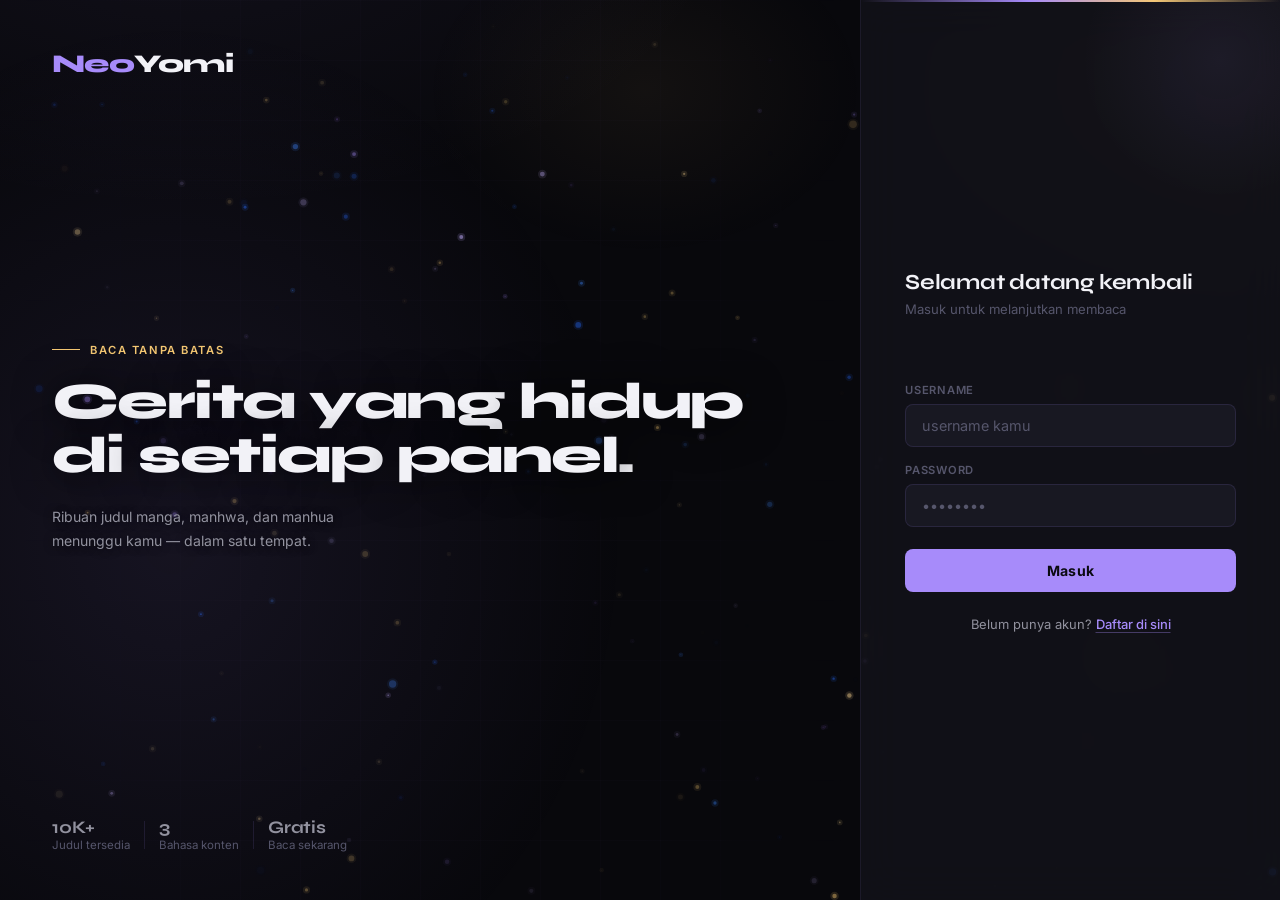
==== commit 7c1803e6: "" ====
--- a/src/main/webapp/login.html
+++ b/src/main/webapp/login.html
@@ -11,9 +11,15 @@
     <style>
         :root {
             --bg-deep:       #08080c;
+            --bg-base:       #0e0e14;
+            --bg-card:       #16161e;
+            --bg-raised:     #1d1d28;
+            --border:        rgba(167,139,250,0.12);
+            --border-h:      rgba(167,139,250,0.30);
             --accent:        #a78bfa;
             --accent-dim:    #7c5cbf;
             --accent-bright: #c4b1ff;
+            --accent-glow:   rgba(167,139,250,0.15);
             --accent-2:      #f5c873;
             --text-1:        #f2f2f7;
             --text-2:        #92929f;
@@ -26,137 +32,263 @@
 
         body {
             font-family: 'Inter', 'Segoe UI', sans-serif;
-            background: var(--bg-deep);
+            background-color: var(--bg-deep);
             color: var(--text-1);
             min-height: 100vh;
+            -webkit-font-smoothing: antialiased;
             overflow: hidden;
-            -webkit-font-smoothing: antialiased;
-        }
-
-        /* ══ CANVAS ══ */
+        }
+
+        /* ── Canvas partikel ── */
         #wave-canvas {
             position: fixed;
             inset: 0;
-            width: 100%; height: 100%;
+            width: 100%;
+            height: 100%;
             pointer-events: none;
             z-index: 0;
         }
 
-        /* ══ SCENE ══ */
+        /* ── Split layout ── */
         .scene {
+            display: grid;
+            grid-template-columns: 1fr 420px;
+            min-height: 100vh;
             position: relative;
             z-index: 2;
-            min-height: 100vh;
+        }
+
+        /* ── LEFT panel ── */
+        .panel-left {
+            position: relative;
+            overflow: hidden;
             display: flex;
-            align-items: center;
-            justify-content: center;
-            padding: 24px;
-        }
-
-        /* ══ CARD — menyatu, tanpa sekat keras ══ */
-        .card {
-            width: 100%;
-            max-width: 400px;
-            /* background sangat transparan, border nyaris tak terlihat */
-            background: rgba(12,12,18,0.55);
-            backdrop-filter: blur(32px);
-            -webkit-backdrop-filter: blur(32px);
-            border: 1px solid rgba(167,139,250,0.08);
-            border-radius: 22px;
-            padding: 44px 40px 40px;
-            animation: cardIn 0.8s var(--ease) both;
-        }
-
-        @keyframes cardIn {
-            from { opacity: 0; transform: translateY(32px) scale(0.96); }
-            to   { opacity: 1; transform: translateY(0)    scale(1); }
-        }
-
-        /* ══ LOGO ══ */
+            flex-direction: column;
+            justify-content: space-between;
+            padding: 48px 52px;
+        }
+
+        /* Proyektor glow di background */
+        .panel-left::before {
+            content: '';
+            position: absolute;
+            inset: 0;
+            background:
+                radial-gradient(ellipse 700px 800px at 20% 60%, rgba(167,139,250,0.09), transparent 65%),
+                radial-gradient(ellipse 400px 300px at 75% 10%, rgba(245,200,115,0.05), transparent 55%);
+            pointer-events: none;
+            z-index: 1;
+        }
+
+        /* Grid lines */
+        .grid-lines {
+            position: absolute;
+            inset: 0;
+            pointer-events: none;
+            z-index: 1;
+            background-image:
+                linear-gradient(rgba(167,139,250,0.03) 1px, transparent 1px),
+                linear-gradient(90deg, rgba(167,139,250,0.03) 1px, transparent 1px);
+            background-size: 60px 60px;
+            mask-image: linear-gradient(to right, transparent 0%, rgba(0,0,0,0.5) 25%, rgba(0,0,0,0.5) 75%, transparent 100%);
+        }
+
+        .panel-left-inner {
+            position: relative;
+            z-index: 2;
+            height: 100%;
+            display: flex;
+            flex-direction: column;
+            justify-content: space-between;
+        }
+
+        /* ── Logo ── */
         .logo-mark {
             font-family: 'Syne', sans-serif;
             font-weight: 800;
-            font-size: 1.55rem;
+            font-size: 1.6rem;
             letter-spacing: -0.02em;
             user-select: none;
-            margin-bottom: 32px;
-            display: block;
-            animation: fadeUp 0.6s 0.15s var(--ease) both;
+            animation: fadeIn 0.6s var(--ease) both;
         }
         .logo-neo  { color: var(--accent); }
         .logo-yomi { color: var(--text-1); }
 
-        /* ══ FORM TITLE ══ */
+        /* ── Headline ── */
+        .panel-headline {
+            flex: 1;
+            display: flex;
+            flex-direction: column;
+            justify-content: center;
+        }
+
+        .headline-eyebrow {
+            font-size: 0.7rem;
+            font-weight: 600;
+            letter-spacing: 0.14em;
+            text-transform: uppercase;
+            color: var(--accent-2);
+            margin-bottom: 18px;
+            display: flex;
+            align-items: center;
+            gap: 10px;
+            animation: slideRight 0.7s 0.2s var(--ease) both;
+        }
+        .eyebrow-line {
+            display: inline-block;
+            width: 28px;
+            height: 1px;
+            background: var(--accent-2);
+            transform: scaleX(0);
+            transform-origin: left;
+            animation: lineGrow 0.6s 0.5s var(--ease) forwards;
+        }
+
+        .headline-title {
+            font-family: 'Syne', sans-serif;
+            font-weight: 800;
+            font-size: clamp(2.4rem, 4vw, 3.6rem);
+            line-height: 1.06;
+            letter-spacing: -0.03em;
+            color: var(--text-1);
+            margin-bottom: 22px;
+            text-shadow: 0 2px 40px rgba(0,0,0,0.8);
+        }
+        .headline-title em {
+            font-style: normal;
+            color: var(--accent);
+        }
+        .headline-title .word {
+            display: inline-block;
+            opacity: 0;
+            transform: translateY(28px);
+        }
+
+        .headline-sub {
+            font-size: 0.88rem;
+            color: var(--text-2);
+            line-height: 1.7;
+            max-width: 340px;
+            animation: fadeUp 0.7s 0.9s var(--ease) both;
+            text-shadow: 0 1px 8px rgba(0,0,0,0.6);
+        }
+
+        /* ── Bottom stats ── */
+        .panel-bottom {
+            display: flex;
+            align-items: center;
+            gap: 14px;
+            animation: fadeIn 0.7s 1.2s var(--ease) both;
+        }
+        .panel-stat { font-size: 0.72rem; color: var(--text-3); }
+        .panel-stat strong {
+            display: block;
+            font-size: 1.1rem;
+            font-weight: 700;
+            font-family: 'Syne', sans-serif;
+            color: var(--text-2);
+            letter-spacing: -0.01em;
+        }
+        .stat-divider { width: 1px; height: 28px; background: var(--border); }
+
+        /* ── RIGHT panel — form ── */
+        .panel-right {
+            background: rgba(22,22,30,0.65);
+            backdrop-filter: blur(20px);
+            -webkit-backdrop-filter: blur(20px);
+            border-left: 1px solid rgba(167,139,250,0.08);
+            display: flex;
+            flex-direction: column;
+            justify-content: center;
+            padding: 56px 44px;
+            position: relative;
+            overflow: hidden;
+            animation: fadeIn 0.5s 0.1s both;
+        }
+
+        .panel-right::before {
+            content: '';
+            position: absolute;
+            top: 0; left: 0; right: 0;
+            height: 2px;
+            background: linear-gradient(to right, transparent, var(--accent) 40%, var(--accent-2) 70%, transparent);
+            animation: fadeIn 1s 0.6s both;
+        }
+        .panel-right::after {
+            content: '';
+            position: absolute;
+            top: -80px; right: -80px;
+            width: 280px; height: 280px;
+            background: radial-gradient(circle, rgba(167,139,250,0.07), transparent 70%);
+            pointer-events: none;
+        }
+
+        .form-inner { position: relative; z-index: 1; }
+
+        .form-heading { margin-bottom: 32px; animation: fadeUp 0.6s 0.3s var(--ease) both; }
         .form-title {
             font-family: 'Syne', sans-serif;
             font-size: 1.35rem;
             font-weight: 700;
-            letter-spacing: -0.02em;
             color: var(--text-1);
-            margin-bottom: 5px;
-            transition: opacity 0.2s, transform 0.25s var(--ease);
-            animation: fadeUp 0.6s 0.25s var(--ease) both;
+            letter-spacing: -0.01em;
+            margin-bottom: 6px;
+            transition: opacity 0.25s, transform 0.25s var(--ease);
         }
         .form-desc {
-            font-size: 0.81rem;
+            font-size: 0.82rem;
             color: var(--text-3);
-            margin-bottom: 28px;
-            transition: opacity 0.2s, transform 0.25s var(--ease);
-            animation: fadeUp 0.6s 0.3s var(--ease) both;
-        }
-
-        /* ══ FIELDS ══ */
-        .field-wrap {
-            margin-bottom: 14px;
-            animation: fadeUp 0.55s var(--ease) both;
-        }
-        .field-wrap:nth-child(1) { animation-delay: 0.38s; }
-        .field-wrap:nth-child(2) { animation-delay: 0.46s; }
+            transition: opacity 0.25s, transform 0.25s var(--ease);
+        }
+
+        /* ── Fields ── */
+        .field-wrap { margin-bottom: 16px; animation: fadeUp 0.6s var(--ease) both; }
+        .field-wrap:nth-child(1) { animation-delay: 0.45s; }
+        .field-wrap:nth-child(2) { animation-delay: 0.55s; }
 
         .field-label {
             display: block;
-            font-size: 0.68rem;
+            font-size: 0.7rem;
             font-weight: 600;
-            letter-spacing: 0.08em;
+            letter-spacing: 0.07em;
             text-transform: uppercase;
             color: var(--text-3);
             margin-bottom: 7px;
-            transition: color 0.18s;
+            transition: color 0.2s;
         }
         .field-wrap:focus-within .field-label { color: var(--accent); }
 
         .field-input {
             width: 100%;
-            padding: 11px 15px;
-            /* input juga ringan, menyatu */
-            background: rgba(255,255,255,0.04);
-            border: 1px solid rgba(167,139,250,0.1);
-            border-radius: 10px;
+            padding: 12px 16px;
+            background: rgba(29,29,40,0.7);
+            border: 1px solid rgba(167,139,250,0.12);
+            border-radius: 8px;
             color: var(--text-1);
             font-family: 'Inter', sans-serif;
             font-size: 0.9rem;
+            transition: border-color 0.18s var(--ease), background 0.18s, box-shadow 0.18s;
             appearance: none;
-            transition: border-color 0.18s, background 0.18s, box-shadow 0.18s;
         }
         .field-input::placeholder { color: var(--text-3); }
         .field-input:focus {
             outline: none;
-            border-color: rgba(167,139,250,0.4);
-            background: rgba(167,139,250,0.04);
-            box-shadow: 0 0 0 3px rgba(167,139,250,0.06);
-        }
-
-        /* ══ PESAN ══ */
+            border-color: rgba(167,139,250,0.5);
+            background: rgba(31,31,46,0.9);
+            box-shadow: 0 0 0 3px rgba(167,139,250,0.08);
+        }
+
+        /* ── Pesan ── */
         .pesan {
-            font-size: 0.78rem;
-            height: 18px;
-            margin: 8px 0 2px;
+            font-size: 0.8rem;
+            min-height: 18px;
+            margin-bottom: 16px;
             display: flex;
             align-items: center;
             gap: 7px;
             opacity: 0;
-            transform: translateY(-3px);
-            transition: opacity 0.22s, transform 0.22s var(--ease);
+            transform: translateY(-4px);
+            transition: opacity 0.25s, transform 0.25s var(--ease);
         }
         .pesan.show { opacity: 1; transform: translateY(0); }
         .pesan.error   { color: var(--red); }
@@ -164,85 +296,106 @@
         .pesan.error::before, .pesan.success::before {
             content: '';
             width: 5px; height: 5px;
-            border-radius: 50%; flex-shrink: 0;
+            border-radius: 50%;
+            flex-shrink: 0;
         }
         .pesan.error::before   { background: var(--red); }
         .pesan.success::before { background: #4ade80; }
 
-        /* ══ BUTTON ══ */
+        /* ── Button ── */
         .btn-submit {
             width: 100%;
             padding: 13px;
-            margin-top: 16px;
-            margin-bottom: 22px;
-            border-radius: 10px;
+            border-radius: 8px;
             background: var(--accent);
-            color: #08080c;
+            color: #0a0a10;
             font-family: 'Inter', sans-serif;
             font-weight: 700;
-            font-size: 0.9rem;
-            letter-spacing: 0.01em;
+            font-size: 0.88rem;
             border: none;
             cursor: pointer;
+            margin-top: 6px;
+            margin-bottom: 24px;
+            letter-spacing: 0.01em;
+            animation: fadeUp 0.6s 0.65s var(--ease) both;
             position: relative;
             overflow: hidden;
             transition: background 0.15s, transform 0.12s var(--ease), box-shadow 0.15s;
-            animation: fadeUp 0.55s 0.54s var(--ease) both;
-        }
-        .btn-submit::before {
+        }
+        .btn-submit::after {
             content: '';
-            position: absolute; inset: 0;
-            background: linear-gradient(110deg, transparent 25%, rgba(255,255,255,0.18) 50%, transparent 75%);
+            position: absolute;
+            inset: 0;
+            background: linear-gradient(120deg, transparent 30%, rgba(255,255,255,0.18) 50%, transparent 70%);
             transform: translateX(-100%);
         }
         .btn-submit:hover {
             background: var(--accent-bright);
             transform: translateY(-1px);
-            box-shadow: 0 8px 28px rgba(167,139,250,0.25);
-        }
-        .btn-submit:hover::before {
+            box-shadow: 0 6px 24px rgba(167,139,250,0.3);
+        }
+        .btn-submit:hover::after {
             transform: translateX(100%);
             transition: transform 0.5s ease;
         }
-        .btn-submit:active  { transform: none; box-shadow: none; }
-        .btn-submit:disabled { opacity: 0.4; cursor: not-allowed; transform: none; box-shadow: none; }
-
-        /* ══ TOGGLE ══ */
+        .btn-submit:active  { transform: translateY(0); box-shadow: none; }
+        .btn-submit:disabled { opacity: 0.5; cursor: not-allowed; transform: none; box-shadow: none; }
+
+        /* ── Toggle ── */
         .toggle-row {
             text-align: center;
-            font-size: 0.8rem;
+            font-size: 0.81rem;
             color: var(--text-2);
-            animation: fadeIn 0.5s 0.62s both;
+            animation: fadeIn 0.6s 0.75s both;
         }
         .toggle-btn {
-            background: none; border: none;
+            background: none;
+            border: none;
             color: var(--accent);
             font-family: 'Inter', sans-serif;
-            font-size: inherit; font-weight: 500;
-            cursor: pointer; padding: 0;
+            font-size: inherit;
+            font-weight: 500;
+            cursor: pointer;
+            padding: 0;
             text-decoration: underline;
             text-underline-offset: 3px;
-            text-decoration-color: rgba(167,139,250,0.28);
+            text-decoration-color: rgba(167,139,250,0.35);
             transition: color 0.15s, text-decoration-color 0.15s;
         }
         .toggle-btn:hover { color: var(--accent-bright); text-decoration-color: var(--accent-bright); }
 
-        /* ══ KEYFRAMES ══ */
+        /* ── Keyframes ── */
         @keyframes fadeUp {
-            from { opacity: 0; transform: translateY(14px); }
+            from { opacity: 0; transform: translateY(20px); }
             to   { opacity: 1; transform: translateY(0); }
         }
         @keyframes fadeIn {
             from { opacity: 0; }
             to   { opacity: 1; }
         }
-
-        @media (max-width: 480px) {
+        @keyframes slideRight {
+            from { opacity: 0; transform: translateX(-16px); }
+            to   { opacity: 1; transform: translateX(0); }
+        }
+        @keyframes lineGrow {
+            from { transform: scaleX(0); }
+            to   { transform: scaleX(1); }
+        }
+
+        /* ── Mobile ── */
+        @media (max-width: 720px) {
             body { overflow: auto; }
-            .card { padding: 36px 24px 32px; }
-        }
+            .scene { grid-template-columns: 1fr; grid-template-rows: auto 1fr; }
+            .panel-left { padding: 32px 28px 28px; min-height: 240px; }
+            .headline-title { font-size: 2rem; }
+            .panel-stat, .stat-divider { display: none; }
+            .panel-right { border-left: none; border-top: 1px solid var(--border); padding: 40px 28px 48px; }
+        }
+
         @media (prefers-reduced-motion: reduce) {
             *, *::before, *::after { animation: none !important; transition-duration: 0.01ms !important; }
+            .headline-title .word { opacity: 1; transform: none; }
+            .eyebrow-line { transform: scaleX(1); }
         }
     </style>
 </head>
@@ -251,42 +404,75 @@
 <canvas id="wave-canvas"></canvas>
 
 <div class="scene">
-    <div class="card">
-
-        <span class="logo-mark">
-            <span class="logo-neo">Neo</span><span class="logo-yomi">Yomi</span>
-        </span>
-
-        <div class="form-title" id="judul-form">Selamat datang kembali</div>
-        <div class="form-desc"  id="form-desc">Login untuk lanjut baca koleksimu</div>
-
-        <div class="field-wrap">
-            <label class="field-label" for="input-username">Username</label>
-            <input class="field-input" type="text" id="input-username" placeholder="Masukkan username" autocomplete="username">
+
+    <!-- LEFT -->
+    <div class="panel-left">
+        <div class="grid-lines"></div>
+        <div class="panel-left-inner">
+
+            <div class="logo-mark">
+                <span class="logo-neo">Neo</span><span class="logo-yomi">Yomi</span>
+            </div>
+
+            <div class="panel-headline">
+                <div class="headline-eyebrow">
+                    <span class="eyebrow-line"></span>
+                    Baca tanpa batas
+                </div>
+                <h1 class="headline-title" id="headline-title">
+                    Cerita yang hidup di setiap panel.
+                </h1>
+                <p class="headline-sub">
+                    Ribuan judul manga, manhwa, dan manhua menunggu kamu — dalam satu tempat.
+                </p>
+            </div>
+
+            <div class="panel-bottom">
+                <div class="panel-stat"><strong>10K+</strong>Judul tersedia</div>
+                <div class="stat-divider"></div>
+                <div class="panel-stat"><strong>3</strong>Bahasa konten</div>
+                <div class="stat-divider"></div>
+                <div class="panel-stat"><strong>Gratis</strong>Baca sekarang</div>
+            </div>
+
         </div>
-        <div class="field-wrap">
-            <label class="field-label" for="input-password">Password</label>
-            <input class="field-input" type="password" id="input-password" placeholder="••••••••" autocomplete="current-password">
+    </div>
+
+    <!-- RIGHT -->
+    <div class="panel-right">
+        <div class="form-inner">
+
+            <div class="form-heading">
+                <div class="form-title" id="judul-form">Selamat datang kembali</div>
+                <div class="form-desc"  id="form-desc">Masuk untuk melanjutkan membaca</div>
+            </div>
+
+            <div class="pesan" id="pesan"></div>
+
+            <div class="field-wrap">
+                <label class="field-label" for="input-username">Username</label>
+                <input class="field-input" type="text" id="input-username" placeholder="username kamu" autocomplete="username">
+            </div>
+            <div class="field-wrap">
+                <label class="field-label" for="input-password">Password</label>
+                <input class="field-input" type="password" id="input-password" placeholder="••••••••" autocomplete="current-password">
+            </div>
+
+            <button class="btn-submit" id="btn-submit" onclick="submitForm()">Masuk</button>
+
+            <div class="toggle-row">
+                <span id="toggle-label">Belum punya akun?</span>
+                <button class="toggle-btn" onclick="toggleMode()" id="toggle-link"> Daftar di sini</button>
+            </div>
+
         </div>
-
-        <div class="pesan" id="pesan"></div>
-
-        <button class="btn-submit" id="btn-submit" onclick="submitForm()">Masuk</button>
-
-        <div class="toggle-row">
-            <span id="toggle-label">Belum punya akun?</span>
-            <button class="toggle-btn" id="toggle-link" onclick="toggleMode()"> Daftar sekarang</button>
-        </div>
-
     </div>
+
 </div>
 
 <script>
 /* ══════════════════════════════════════
-   WAVE PARTICLES
-   Partikel terbang bebas ke atas,
-   berayun seperti ombak — tanpa kolom,
-   posisi awal & parameter semua random.
+   WAVE PARTICLES — Terbang bebas
 ══════════════════════════════════════ */
 (function () {
     const canvas = document.getElementById('wave-canvas');
@@ -294,36 +480,55 @@
 
     let W, H, ptcls = [];
 
-    const COLORS = [
-        [167, 139, 250],  // ungu
-        [196, 177, 255],  // ungu muda
-        [124,  92, 191],  // ungu dim
-        [245, 200, 115],  // kuning
-        [255, 218, 150],  // kuning muda
+    /* Tiap grup warna punya karakteristik arus sendiri */
+    const GROUPS = [
+        {
+            colors: [[167, 139, 250], [196, 177, 255], [124,  92, 191]], // ungu
+            vxRange: [0.05, 0.35],
+            vyRange: [0.2, 0.65],
+            count: 0,
+        },
+        {
+            colors: [[245, 200, 115], [255, 218, 150]], // kuning
+            vxRange: [-0.25, 0.15],
+            vyRange: [0.25, 0.75],
+            count: 0,
+        },
+        {
+            colors: [[59, 130, 246], [37, 99, 235]], // biru tua
+            vxRange: [-0.15, 0.25],
+            vyRange: [0.2, 0.7],
+            count: 0,
+        },
     ];
 
     function rand(a, b) { return Math.random() * (b - a) + a; }
     function pick(arr)  { return arr[Math.floor(Math.random() * arr.length)]; }
 
-    function makeParticle() {
-        const [r, g, b] = pick(COLORS);
+    function makeParticle(group) {
+        const [r, g, b] = pick(group.colors);
         return {
             x:       rand(0, W),
-            y:       rand(0, H),          // mulai di mana aja
-            vy:      rand(0.25, 0.9),     // kecepatan naik berbeda-beda
-            r:       rand(0.7, 2.5),
-            alpha:   rand(0.1, 0.45),
-            /* Ombak: tiap partikel punya amplitudo & frekuensi sendiri */
-            wAmp:    rand(8, 35),
-            wFreq:   rand(0.0006, 0.002),
+            y:       rand(0, H),
+            vy:      rand(...group.vyRange),
+            vx:      rand(...group.vxRange),
+            r:       rand(0.5, 3.2),  // ukuran lebih beragam
+            alpha:   rand(0.12, 0.55),  // alpha lebih tinggi
+            baseAlpha: rand(0.12, 0.55),
+            wAmp:    rand(12, 45),  // amplitudo gelombang lebih besar
+            wFreq:   rand(0.0005, 0.0025),
             wPhase:  rand(0, Math.PI * 2),
-            /* Drift halus naik-turun tambahan */
-            dAmp:    rand(2, 10),
-            dFreq:   rand(0.0003, 0.001),
+            dAmp:    rand(3, 15),  // drift lebih besar
+            dFreq:   rand(0.0002, 0.0008),
             dPhase:  rand(0, Math.PI * 2),
-            /* Twinkle opacity */
             tPhase:  rand(0, Math.PI * 2),
-            tSpd:    rand(0.01, 0.028),
+            tSpd:    rand(0.008, 0.035),
+            /* Rotasi/swirl motion tambahan */
+            swirl:   rand(0.0001, 0.0008),
+            swirlAmp: rand(15, 45),
+            /* Pulse kecil */
+            pulse:   rand(0, Math.PI * 2),
+            pulsSpd: rand(0.01, 0.03),
             cr: r, cg: g, cb: b,
         };
     }
@@ -331,41 +536,60 @@
     function resize() {
         W = canvas.width  = window.innerWidth;
         H = canvas.height = window.innerHeight;
-        // rebuild saat resize
-        const count = Math.floor((W * H) / 9000);
-        ptcls = Array.from({ length: Math.min(count, 200) }, makeParticle);
+        
+        ptcls = [];
+        GROUPS.forEach(group => {
+            const count = Math.floor((W * H) / 12000); // lebih banyak partikel
+            group.count = Math.min(count, 220);  // max 220 per grup (total 660)
+            for (let i = 0; i < group.count; i++) {
+                ptcls.push(makeParticle(group));
+            }
+        });
     }
 
     function tick(ts) {
         ctx.clearRect(0, 0, W, H);
 
         for (const p of ptcls) {
-            // naik
             p.y -= p.vy;
-
-            // ombak horizontal — amplitudo & frekuensi bebas per partikel
+            p.x += p.vx;
+            
+            /* Wave oscillation */
             const wx = Math.sin(ts * p.wFreq + p.wPhase) * p.wAmp;
-
-            // drift vertikal tambahan (nafas)
             const dy = Math.sin(ts * p.dFreq + p.dPhase) * p.dAmp;
-
-            // twinkle
+            
+            /* Swirl motion — partikel berputar keliling */
+            const swirlX = Math.cos(ts * p.swirl) * p.swirlAmp;
+            const swirlY = Math.sin(ts * p.swirl) * p.swirlAmp;
+            
+            /* Twinkle */
             p.tPhase += p.tSpd;
-            const a = p.alpha * (0.5 + 0.5 * Math.sin(p.tPhase));
-
-            // fade top 15% layar
+            let a = p.alpha * (0.4 + 0.6 * Math.sin(p.tPhase));
+            
+            /* Pulse radius */
+            p.pulse += p.pulsSpd;
+            const pulseRad = p.r * (0.8 + 0.4 * Math.sin(p.pulse));
+            
+            /* Fade di atas */
             const fadeTop = Math.max(0, Math.min(1, p.y / (H * 0.15)));
-
+            a *= fadeTop;
+
+            /* Draw glow/blur effect */
             ctx.beginPath();
-            ctx.arc(p.x + wx, p.y + dy, p.r, 0, Math.PI * 2);
-            ctx.fillStyle = `rgba(${p.cr},${p.cg},${p.cb},${(a * fadeTop).toFixed(3)})`;
+            ctx.arc(p.x + wx + swirlX, p.y + dy + swirlY, pulseRad + 2, 0, Math.PI * 2);
+            ctx.fillStyle = `rgba(${p.cr},${p.cg},${p.cb},${(a * 0.3).toFixed(3)})`;
             ctx.fill();
 
-            // reset kalau udah lewat atas
-            if (p.y < -10) {
-                p.y     = H + rand(10, 80);
+            /* Draw main particle */
+            ctx.beginPath();
+            ctx.arc(p.x + wx + swirlX, p.y + dy + swirlY, pulseRad, 0, Math.PI * 2);
+            ctx.fillStyle = `rgba(${p.cr},${p.cg},${p.cb},${(a).toFixed(3)})`;
+            ctx.fill();
+
+            if (p.y < -20 || p.x < -40 || p.x > W + 40) {
+                p.y     = H + rand(20, 100);
                 p.x     = rand(0, W);
-                p.alpha = rand(0.1, 0.45);
+                p.alpha = p.baseAlpha;
             }
         }
 
@@ -377,22 +601,36 @@
     requestAnimationFrame(tick);
 })();
 
-/* ══ Form logic ══ */
+/* ── Word entrance ── */
+(function () {
+    const el   = document.getElementById('headline-title');
+    const html = el.innerHTML;
+    el.innerHTML = html.replace(/\b(\w+)\b/g, '<span class="word">$1</span>');
+    el.querySelectorAll('.word').forEach((w, i) => {
+        setTimeout(() => {
+            w.style.transition = 'opacity 0.5s cubic-bezier(0.22,1,0.36,1), transform 0.5s cubic-bezier(0.22,1,0.36,1)';
+            w.style.opacity    = '1';
+            w.style.transform  = 'translateY(0)';
+        }, 300 + i * 90);
+    });
+})();
+
+/* ── Form logic ── */
 let modeRegister = false;
 
 function toggleMode() {
     modeRegister = !modeRegister;
     const title = document.getElementById('judul-form');
     const desc  = document.getElementById('form-desc');
-    [title, desc].forEach(el => { el.style.opacity = '0'; el.style.transform = 'translateY(8px)'; });
+    [title, desc].forEach(el => { el.style.opacity = '0'; el.style.transform = 'translateY(6px)'; });
     setTimeout(() => {
         title.innerText = modeRegister ? 'Buat akun baru' : 'Selamat datang kembali';
-        desc.innerText  = modeRegister ? 'Daftarkan dirimu dan mulai baca' : 'Login untuk lanjut baca koleksimu';
+        desc.innerText  = modeRegister ? 'Daftarkan dirimu untuk mulai membaca' : 'Masuk untuk melanjutkan membaca';
         [title, desc].forEach(el => { el.style.opacity = '1'; el.style.transform = 'translateY(0)'; });
     }, 200);
     document.getElementById('btn-submit').innerText   = modeRegister ? 'Daftar' : 'Masuk';
     document.getElementById('toggle-label').innerText = modeRegister ? 'Sudah punya akun?' : 'Belum punya akun?';
-    document.getElementById('toggle-link').innerText  = modeRegister ? ' Login sekarang' : ' Daftar sekarang';
+    document.getElementById('toggle-link').innerText  = modeRegister ? ' Login di sini' : ' Daftar di sini';
     document.getElementById('input-password').autocomplete = modeRegister ? 'new-password' : 'current-password';
     tampilkanPesan('', '');
     document.getElementById('input-username').focus();
@@ -409,16 +647,16 @@
     const password = document.getElementById('input-password').value;
     if (!username || !password) { tampilkanPesan('Username dan password wajib diisi', 'error'); return; }
     const btn = document.getElementById('btn-submit');
-    btn.disabled = true;
+    btn.disabled  = true;
     btn.innerText = modeRegister ? 'Mendaftar...' : 'Masuk...';
     const fd = new URLSearchParams();
-    fd.append('action', modeRegister ? 'register' : 'login');
+    fd.append('action',   modeRegister ? 'register' : 'login');
     fd.append('username', username);
     fd.append('password', password);
     fetch('api/login', { method: 'POST', body: fd })
         .then(r => r.json())
         .then(data => {
-            btn.disabled = false;
+            btn.disabled  = false;
             btn.innerText = modeRegister ? 'Daftar' : 'Masuk';
             if (data.status === 'success') {
                 if (modeRegister) { tampilkanPesan('Akun berhasil dibuat! Silakan login.', 'success'); toggleMode(); }
@@ -428,7 +666,7 @@
             }
         })
         .catch(() => {
-            btn.disabled = false;
+            btn.disabled  = false;
             btn.innerText = modeRegister ? 'Daftar' : 'Masuk';
             tampilkanPesan('Gagal terhubung ke server', 'error');
         });
